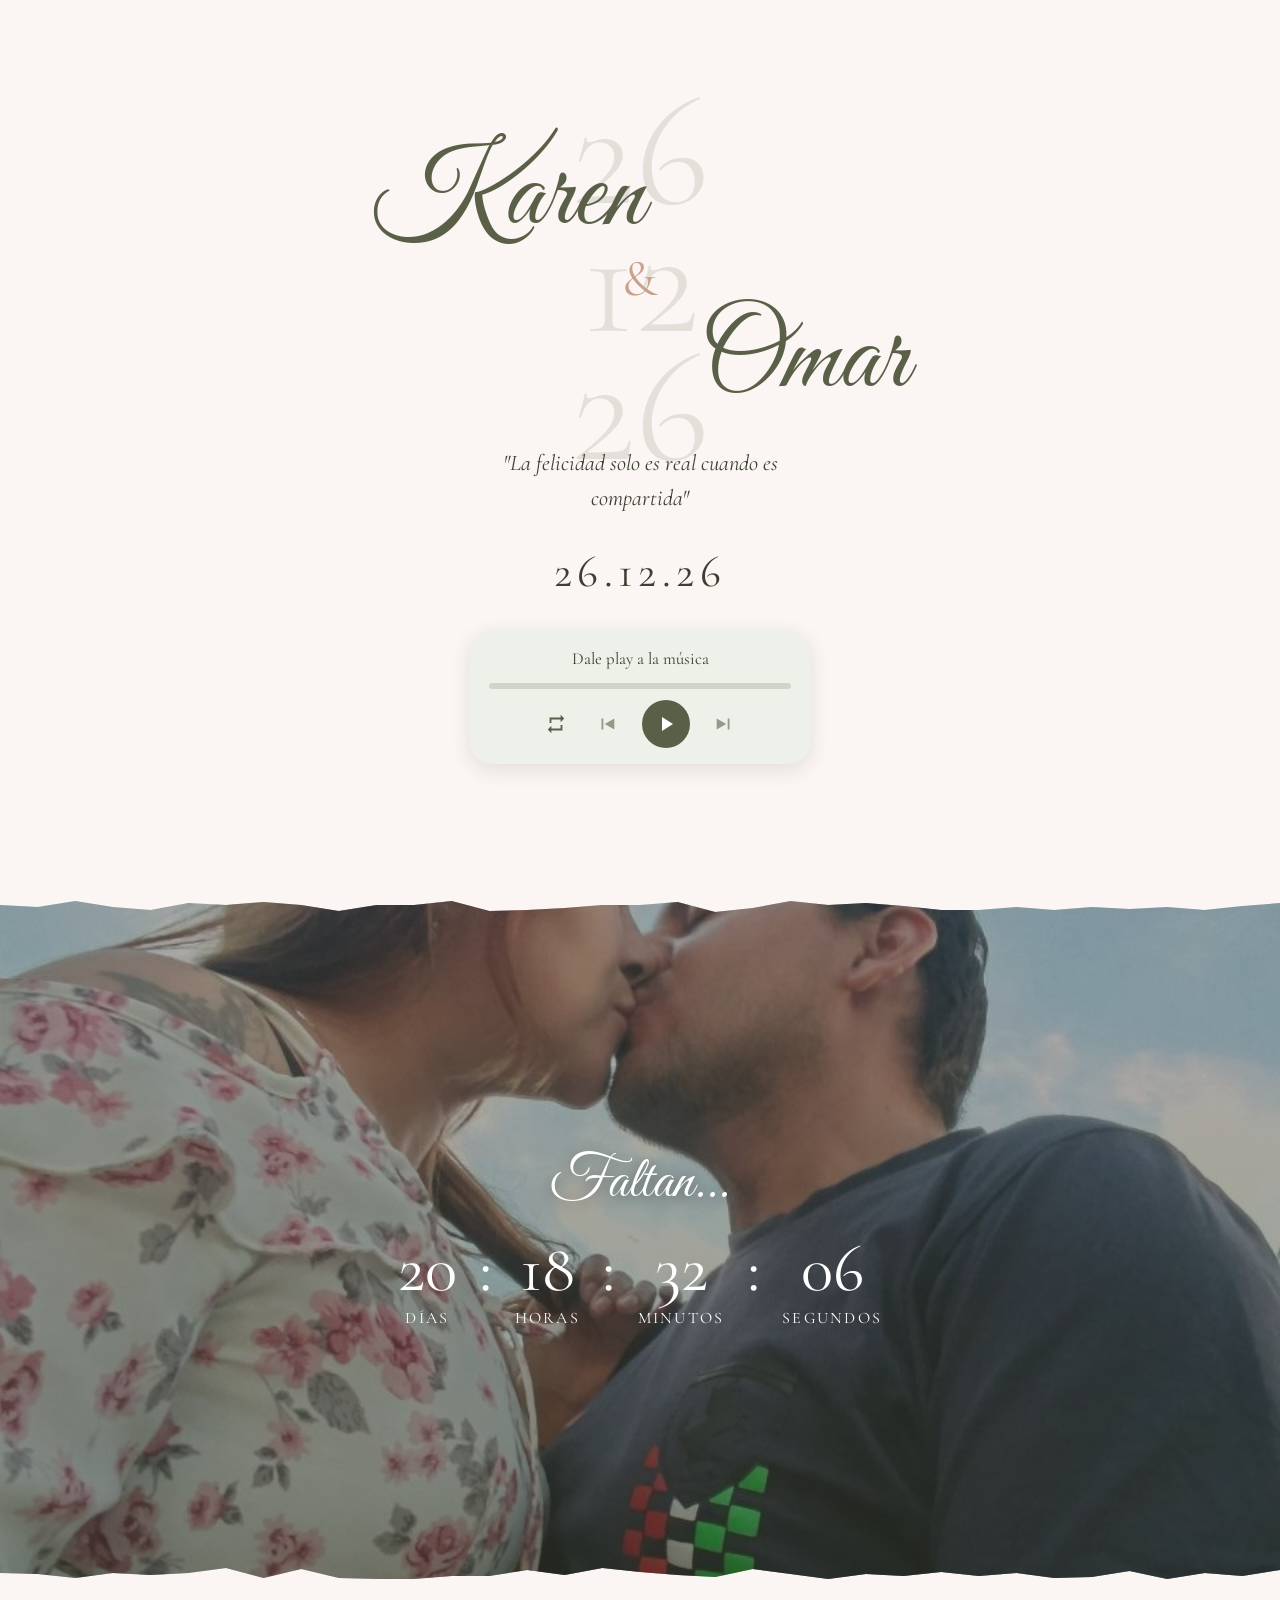
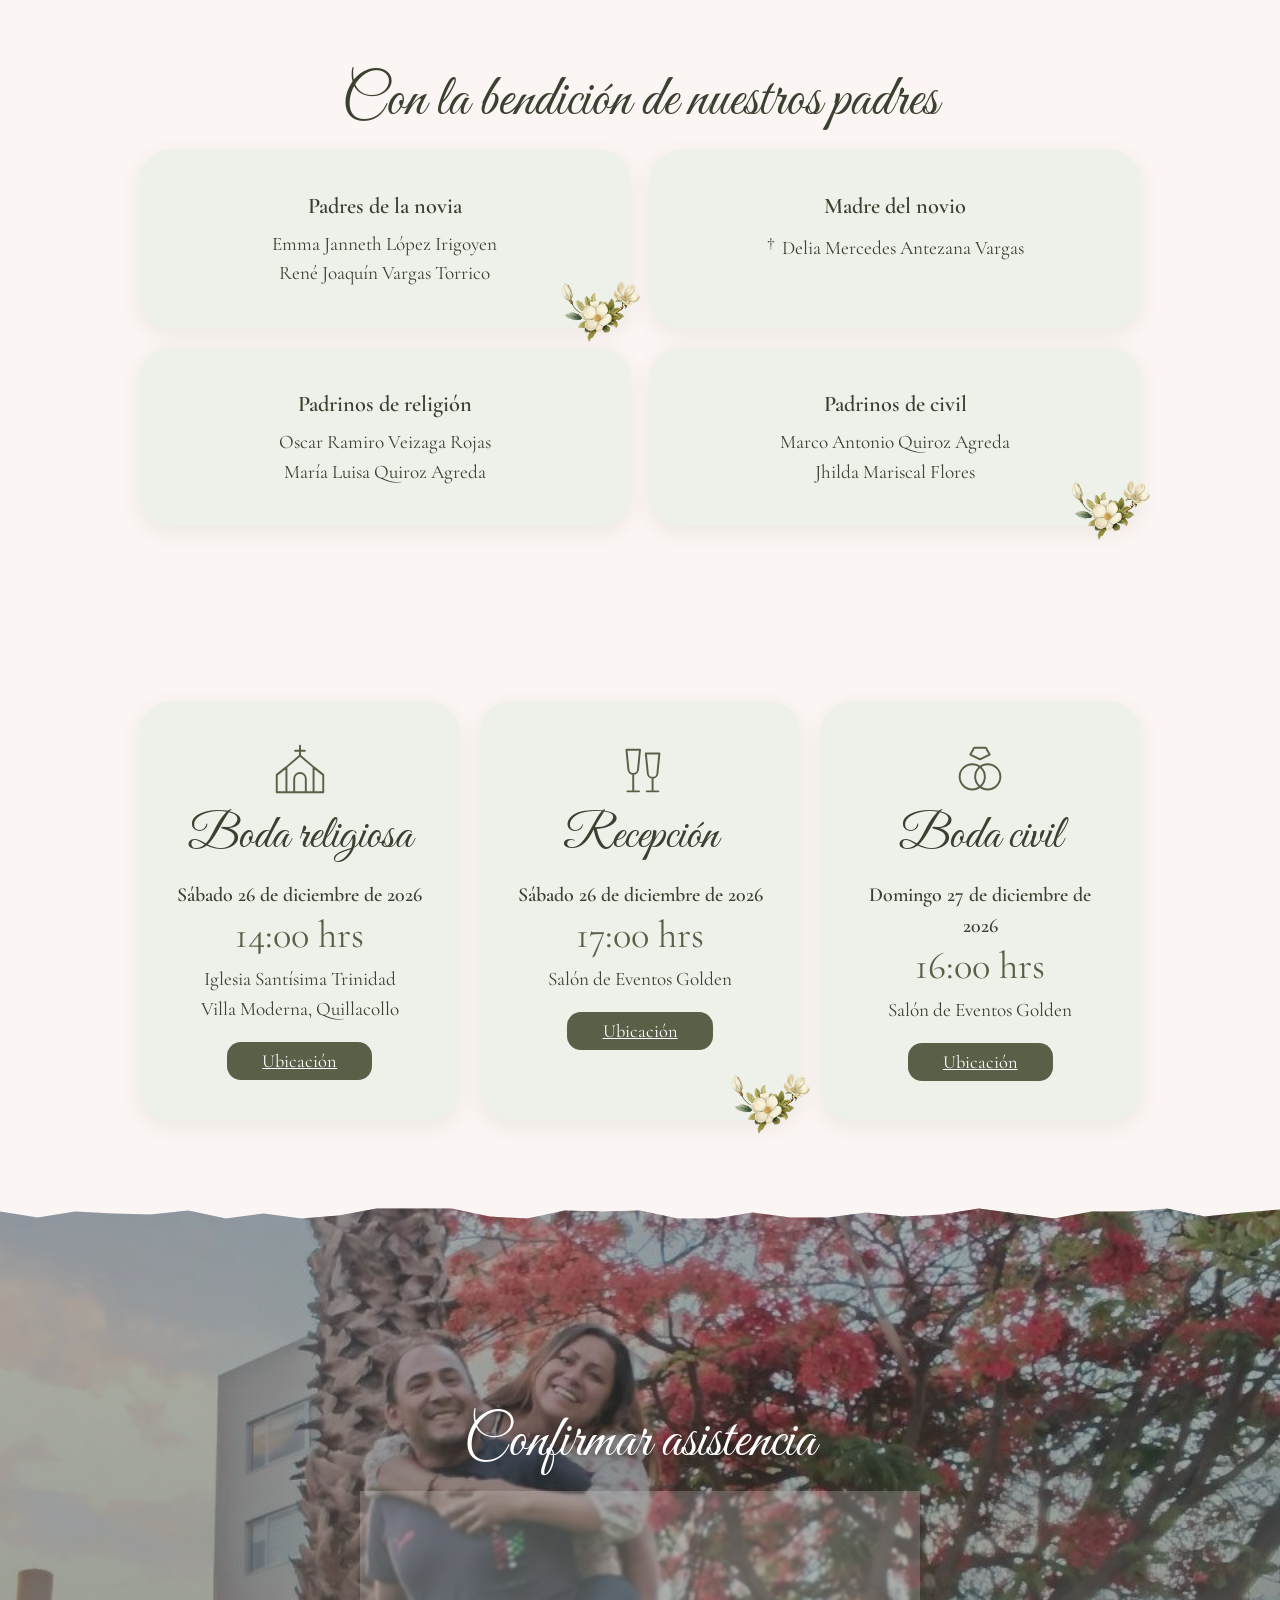
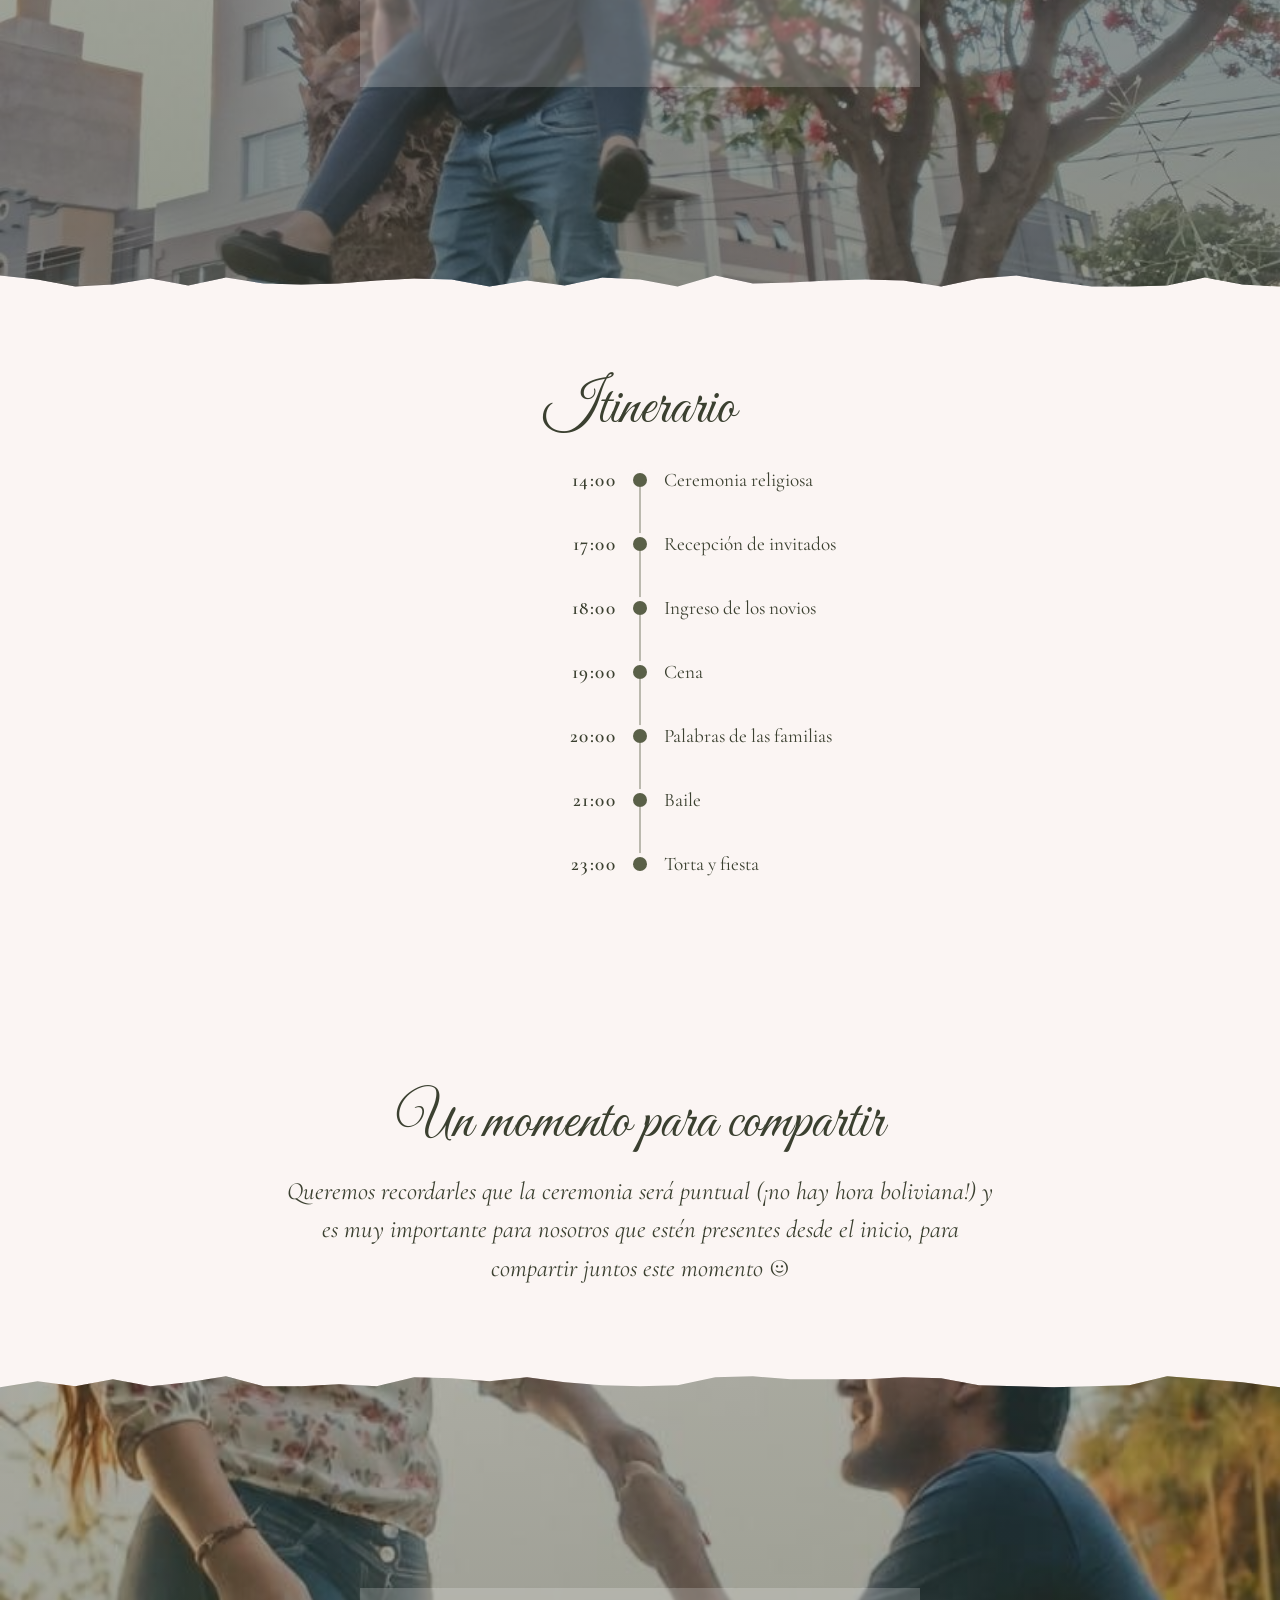
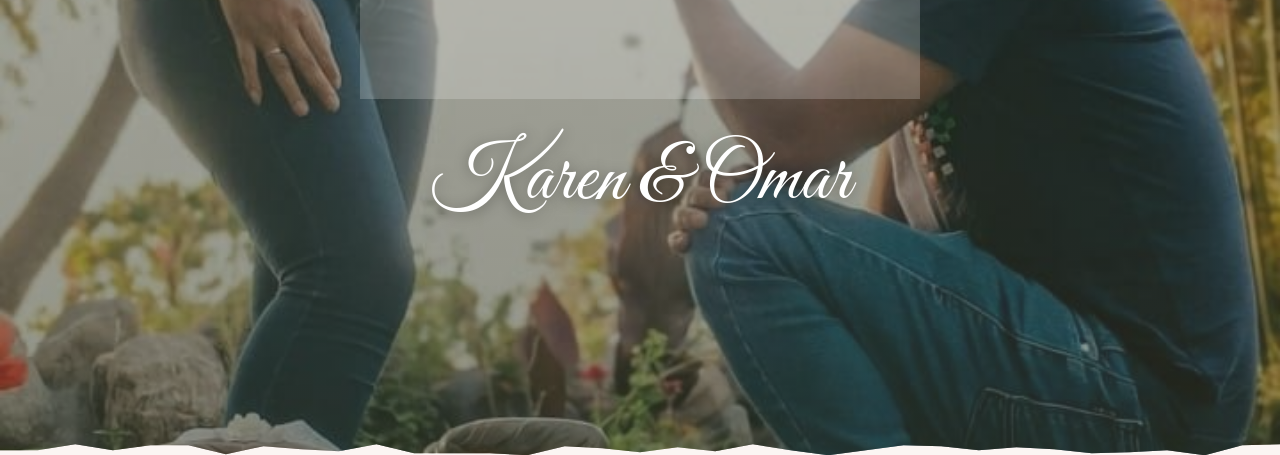
==== nueva/index.html @ 0c1d495a "added new template to invitation" ====
<!DOCTYPE html>
<html lang="es">
<head>
<meta charset="UTF-8">
<meta name="viewport" content="width=device-width, initial-scale=1, viewport-fit=cover">
<title>Karen & Omar · Nuestra boda</title>
<meta name="theme-color" content="#5a6048">
<link rel="preconnect" href="https://fonts.googleapis.com">
<link rel="preconnect" href="https://fonts.gstatic.com" crossorigin>
<link href="https://fonts.googleapis.com/css2?family=Cormorant+Garamond:ital,wght@0,300;0,400;0,600;1,400&family=Great+Vibes&display=swap" rel="stylesheet">
<link rel="stylesheet" href="css/styles.css">
</head>
<body>
<main>

<!-- Portada -->
<header class="hero" id="inicio">
  <div class="titulo">
    <div class="nums" aria-hidden="true"><span>26</span><span>12</span><span>26</span></div>
    <h1 class="names"><span>Karen</span><span class="amp">&</span><span>Omar</span></h1>
  </div>
  <p class="quote">"La felicidad solo es real cuando es compartida"</p>
  <p class="fecha">26.12.26</p>
  <div class="player">
    <p>Dale play a la música</p>
    <div class="bar" id="bar"><i id="prog"></i></div>
    <div class="ctrl">
      <button id="loop" class="on" aria-label="Repetir"><svg viewBox="0 0 24 24"><path d="M7 7h10v3l4-4-4-4v3H5v6h2zm10 10H7v-3l-4 4 4 4v-3h12v-6h-2z"/></svg></button>
      <button id="rew" aria-label="Reiniciar"><svg viewBox="0 0 24 24"><path d="M6 6h2v12H6zM20 6v12L9.5 12z"/></svg></button>
      <button id="play" class="pp" aria-label="Reproducir o pausar"><svg viewBox="0 0 24 24"><path d="M8 5v14l11-7z"/></svg></button>
      <button id="fwd" aria-label="Adelantar"><svg viewBox="0 0 24 24"><path d="M16 6h2v12h-2zM4 6l10.5 6L4 18z"/></svg></button>
    </div>
    <audio id="music" loop preload="none" src="audio/music.mp3"></audio>
  </div>
</header>

<!-- Foto 1 + cuenta regresiva -->
<section class="foto center" id="cuenta" style="background-image:url(fotos/photo1.jpg)">
  <div>
    <h2>Faltan...</h2>
    <div class="count">
      <div><b id="d">0</b><span>días</span></div><em>:</em>
      <div><b id="h">0</b><span>horas</span></div><em>:</em>
      <div><b id="m">0</b><span>minutos</span></div><em>:</em>
      <div><b id="s">0</b><span>segundos</span></div>
    </div>
  </div>
</section>

<!-- Padres y padrinos -->
<section class="band center" id="padres">
  <h2>Con la bendición de nuestros padres</h2>
  <div class="cards c2">
    <div class="card"><h3>Padres de la novia</h3><p>Emma Janneth López Irigoyen</p><p>René Joaquín Vargas Torrico</p><img class="rose" src="img/flower.png" alt=""></div>
    <div class="card"><h3>Madre del novio</h3><p><span class="cruz" title="En memoria">†</span> Delia Mercedes Antezana Vargas</p></div>
    <div class="card"><h3>Padrinos de religión</h3><p>Oscar Ramiro Veizaga Rojas</p><p>María Luisa Quiroz Agreda</p></div>
    <div class="card"><h3>Padrinos de civil</h3><p>Marco Antonio Quiroz Agreda</p><p>Jhilda Mariscal Flores</p><img class="rose" src="img/flower.png" alt=""></div>
  </div>
</section>

<!-- Ceremonias y recepción -->
<section class="band center" id="fechas">
  <div class="cards c3">
    <article class="card">
      <svg class="ico" viewBox="0 0 64 64"><path d="M32 6v10M27 11h10M32 16L18 28v26h28V28zM26 54V40a6 6 0 0112 0v14M8 54h48M18 28L8 36v18M46 28l10 8v18"/></svg>
      <h2>Boda religiosa</h2>
      <p class="big">Sábado 26 de diciembre de 2026</p>
      <p class="time">14:00 hrs</p>
      <p>Iglesia Santísima Trinidad<br>Villa Moderna, Quillacollo</p>
      <a class="ubi" target="_blank" rel="noopener" href="https://maps.app.goo.gl/JVR7bDMpeMP4P95ZA">Ubicación</a>
    </article>
    <article class="card">
      <svg class="ico" viewBox="0 0 64 64"><path d="M18 10h14l-2 20a5 5 0 01-10 0zM25 35v18M19 53h12M38 14h14l-2 20a5 5 0 01-10 0zM45 39v14M39 53h12"/></svg>
      <h2>Recepción</h2>
      <p class="big">Sábado 26 de diciembre de 2026</p>
      <p class="time">17:00 hrs</p>
      <p>Salón de Eventos Golden</p>
      <a class="ubi" target="_blank" rel="noopener" href="https://maps.app.goo.gl/ucgMxcj3ktAdBB1fA">Ubicación</a>
      <img class="rose" src="img/flower.png" alt="">
    </article>
    <article class="card">
      <svg class="ico" viewBox="0 0 64 64"><circle cx="24" cy="38" r="13"/><circle cx="40" cy="38" r="13"/><path d="M26 8l-4 7 10 5 10-5-4-7z"/></svg>
      <h2>Boda civil</h2>
      <p class="big">Domingo 27 de diciembre de 2026</p>
      <p class="time">16:00 hrs</p>
      <p>Salón de Eventos Golden</p>
      <a class="ubi" target="_blank" rel="noopener" href="https://maps.app.goo.gl/ucgMxcj3ktAdBB1fA">Ubicación</a>
    </article>
  </div>
</section>

<!-- Foto 2 + confirmar -->
<section class="foto center" id="confirmar" style="background-image:url(fotos/photo2.jpg)">
  <div>
    <h2>Confirmar asistencia</h2>
    <div class="glassbox">
      <p style="font-weight:bold;">Tu presencia es el mejor regalo. Por favor, ayúdanos a organizar este día confirmando tu asistencia en el formulario antes de la fecha de la boda.</p>
      <a class="ubi" target="_blank" rel="noopener" href="https://forms.gle/R388WSq6wuyytgeh7">Confirmar</a>
    </div>
  </div>
</section>

<!-- Itinerario -->
<section class="band center" id="cronograma">
  <div class="narrow">
    <h2>Itinerario</h2>
    <ol class="tl-list">
      <li><time>14:00</time><i></i><span>Ceremonia religiosa</span></li>
      <li><time>17:00</time><i></i><span>Recepción de invitados</span></li>
      <li><time>18:00</time><i></i><span>Ingreso de los novios</span></li>
      <li><time>19:00</time><i></i><span>Cena</span></li>
      <li><time>20:00</time><i></i><span>Palabras de las familias</span></li>
      <li><time>21:00</time><i></i><span>Baile</span></li>
      <li><time>23:00</time><i></i><span>Torta y fiesta</span></li>
    </ol>
  </div>
</section>

<!-- Mensaje de puntualidad -->
<section class="band center" id="mensaje">
  <div class="narrow">
    <h2>Un momento para compartir</h2>
    <p class="lead">Queremos recordarles que la ceremonia será puntual (¡no hay hora boliviana!) y es muy importante para nosotros que estén presentes desde el inicio, para compartir juntos este momento ☺️</p>
  </div>
</section>

<!-- Mesa de regalos -->
<!-- <section class="band center" id="regalos">
  <div class="cards c1">
    <div class="card">
      <h2>Mesa de regalos</h2>
      <p>Tu compañía es nuestro mayor regalo. Si deseas tener un detalle con nosotros, con mucho cariño lo recibiremos.</p>
      <button class="gift" id="gift" aria-label="Abrir regalo"><span class="lid"><b class="bow"></b></span><span class="box"><b class="rib"></b></span></button>
      <p class="tap2">Toca el regalo para abrirlo</p>
      <img class="rose" src="img/flower.png" alt="">
    </div>
  </div>
</section> -->

<!-- Foto 3 + cierre -->
<section class="foto center" id="cierre" style="background-image:url(fotos/photo3.jpg)">
  <div>
    <div class="glassbox"><p style="font-weight:bold;">Esperamos con el corazón que nos acompañes en este día tan especial. Tu presencia hará nuestra celebración aún más significativa.</p></div>
    <p class="firma">Karen & Omar</p>
  </div>
</section>
</main>

<!-- Modal QR -->
<div id="modal" class="modal" aria-hidden="true">
  <div class="dialog" role="dialog" aria-modal="true" aria-label="QR para regalos">
    <button class="x" id="closeModal" aria-label="Cerrar">×</button>
    <h3>¡Gracias por tu cariño!</h3>
    <p>Escanea el código QR para realizar tu aporte.</p>
    <img src="qr/qr.png" alt="Código QR para pagos" onerror="this.replaceWith(Object.assign(document.createElement('div'),{className:'qr-ph',textContent:'Código QR próximamente'}))">
  </div>
</div>
<script src="js/main.js"></script>
</body>
</html>
---- nueva/css/styles.css ----
:root{--olive:#5a6048;--sage:#8e9680;--clay:#c9a28f;--blush:#ebc9c4;--cream:#fbf5f3;--card:#eef1ea;--ink:#3b4030}
*{box-sizing:border-box;margin:0}
html{scroll-behavior:smooth}
body{font-family:"Cormorant Garamond",Georgia,serif;font-size:1.2rem;line-height:1.55;color:var(--ink);background:var(--cream);overflow-x:hidden}
main>*{overflow-x:clip}
.center{text-align:center}.narrow{width:min(720px,100%);margin:0 auto}
h1,h2,.script,.firma{font-family:"Great Vibes","Brush Script MT",cursive;font-weight:400}
h2{font-size:clamp(2.4rem,9vw,3.6rem);line-height:1.15;margin-bottom:1rem}
h3{font-size:1.4rem;font-weight:600;margin-bottom:.4rem}
.band{padding:clamp(3rem,9vw,5.5rem) 1.1rem}
.lead{font-size:clamp(1.25rem,4vw,1.55rem);font-style:italic}
:focus-visible{outline:3px solid var(--clay);outline-offset:3px}

/* Portada */
.hero{position:relative;min-height:100svh;display:flex;flex-direction:column;align-items:center;justify-content:center;gap:1.4rem;padding:3rem 1.1rem;overflow:hidden;text-align:center}
.titulo{position:relative;width:min(92vw,560px);display:grid;place-items:center}
.nums{position:absolute;inset:0;display:flex;flex-direction:column;align-items:center;justify-content:center;line-height:.8;font-weight:300;font-size:clamp(4.6rem,25vw,10rem);color:rgba(142,150,128,.22);pointer-events:none}
.names{position:relative;display:flex;flex-direction:column;width:100%;line-height:1;color:var(--olive);padding:.4rem 0}
.names span{font-size:clamp(3.6rem,19vw,7rem)}
.names span:first-child{align-self:flex-start;margin-left:2%}.names span:last-child{align-self:flex-end;margin-right:2%}
.names .amp{align-self:center;font-family:"Cormorant Garamond",serif;font-size:clamp(2rem,9vw,3.2rem);color:var(--clay)}
.quote{position:relative;font-style:italic;font-size:clamp(1.15rem,4vw,1.4rem);max-width:30ch}
.fecha{position:relative;font-size:clamp(2rem,8vw,2.8rem);letter-spacing:.12em}
.player{position:relative;width:min(340px,100%);padding:1rem 1.2rem;border-radius:22px;background:var(--card);box-shadow:0 6px 20px rgba(60,66,48,.12)}
.player p{font-size:1.05rem}
.bar{height:6px;margin:.7rem 0;border-radius:6px;background:rgba(90,96,72,.2);cursor:pointer}
.bar i{display:block;height:100%;width:0;border-radius:6px;background:var(--olive)}
.ctrl{display:flex;justify-content:center;align-items:center;gap:1.1rem}
.ctrl button{width:34px;height:34px;border:0;background:none;color:var(--olive);cursor:pointer;display:grid;place-items:center;opacity:.6}
.ctrl button.on{opacity:1}
.ctrl svg{width:22px;height:22px;fill:currentColor}
.ctrl .pp{width:48px;height:48px;border-radius:50%;background:var(--olive);color:#fff;opacity:1}
.ctrl .pp svg{width:24px;height:24px}

/* Fotos con bordes rasgados */
.foto{position:relative;min-height:clamp(440px,85vh,680px);display:grid;place-items:center;padding:5rem 1.2rem;color:#fff;background-color:var(--sage);background-size:cover;background-position:center}
.foto::before{content:"";position:absolute;inset:0;background:linear-gradient(rgba(60,66,48,.4),rgba(60,66,48,.55))}
.foto>div{position:relative;width:100%}
.foto h2{text-shadow:0 2px 14px rgba(0,0,0,.35)}
.glassbox{max-width:560px;margin:0 auto;padding:1.5rem 1.4rem;border-radius:26px;background:rgba(255,255,255,.2);backdrop-filter:blur(1px);-webkit-backdrop-filter:blur(1px);border:1px solid rgba(255,255,255,.4)}
.firma{font-size:clamp(3rem,13vw,5rem);margin-top:1.2rem;text-shadow:0 2px 14px rgba(0,0,0,.35)}
.count{display:flex;justify-content:center;align-items:flex-start;gap:clamp(.4rem,3vw,1.4rem)}
.count div{text-align:center;min-width:0}
.count b{display:block;font-size:clamp(2.2rem,12vw,4.2rem);font-weight:400;line-height:1.1}
.count span{display:block;font-size:clamp(.6rem,2.8vw,1rem);letter-spacing:.14em;text-transform:uppercase}
.count em{font-style:normal;font-size:clamp(2.2rem,12vw,4.2rem);line-height:1.1}

/* Tarjetas */
.cards{display:grid;gap:1.3rem;max-width:1000px;margin:0 auto;grid-template-columns:1fr}
.c1{max-width:560px}
.card{position:relative;background:var(--card);border-radius:30px;padding:2rem 1.4rem;box-shadow:0 6px 22px rgba(60,66,48,.08)}
.card h2{font-size:clamp(2.2rem,8vw,3rem)}
.rose{position:absolute;right:-10px;bottom:-14px;width:78px;pointer-events:none}
.ico{width:62px;height:62px;margin:0 auto .4rem;fill:none;stroke:var(--olive);stroke-width:2;stroke-linecap:round;stroke-linejoin:round;display:block}
.big{font-size:1.25rem;font-weight:600}
.time{font-size:2.4rem;line-height:1.2;margin:.1rem 0 .4rem;color:var(--olive)}
.cruz{font-size:1.2em;margin-right:.2rem}
.ubi{display:inline-block;margin-top:1.1rem;padding:.5rem 2.2rem;border-radius:14px;background:var(--olive);color:#fff;font:400 1.15rem "Cormorant Garamond",serif;text-decoration:underline;cursor:pointer;border:0;transition:background .2s}
.ubi:hover{background:var(--sage)}

/* Itinerario */
.tl-list{list-style:none;padding:0;text-align:left;margin-top:1.5rem}
.tl-list li{display:grid;grid-template-columns:1fr 22px 1fr;gap:.8rem;align-items:start;min-height:64px;position:relative}
.tl-list time{text-align:right;font-weight:600;letter-spacing:.08em}
.tl-list i{width:14px;height:14px;border-radius:50%;background:var(--olive);box-shadow:0 0 0 4px var(--cream);margin:.45rem auto 0;position:relative;z-index:1}
.tl-list li:not(:last-child) i::after{content:"";position:absolute;left:50%;top:14px;width:2px;height:50px;background:rgba(90,96,72,.4);transform:translateX(-50%)}

/* Regalo */
.gift{position:relative;display:block;width:130px;height:130px;margin:1.4rem auto .8rem;border:0;background:none;cursor:pointer;animation:bob 2.2s ease-in-out infinite}
.gift .box{position:absolute;left:10px;right:10px;bottom:0;height:80px;background:var(--blush);border-radius:6px 6px 12px 12px;box-shadow:0 10px 20px rgba(0,0,0,.15)}
.gift .lid{position:absolute;left:0;right:0;bottom:74px;height:30px;background:#f6d6d1;border-radius:8px;z-index:2;transition:transform .5s;transform-origin:left bottom}
.rib{position:absolute;left:50%;top:0;bottom:0;width:22px;transform:translateX(-50%);background:var(--olive)}
.bow{position:absolute;left:50%;top:-20px;width:38px;height:26px;transform:translateX(-50%);border-radius:50% 50% 8px 8px;background:var(--olive)}
.gift.open{animation:none}.gift.open .lid{transform:translate(8px,-36px) rotate(-22deg)}
.tap2{font-family:"Great Vibes",cursive;font-size:1.5rem}
@keyframes bob{50%{transform:translateY(-8px)}}
.modal{position:fixed;inset:0;z-index:50;display:grid;place-items:center;padding:1.2rem;background:rgba(59,64,48,.6);opacity:0;pointer-events:none;transition:opacity .35s}
.modal.show{opacity:1;pointer-events:auto}
.dialog{position:relative;width:min(380px,100%);background:var(--cream);border-radius:28px;padding:2rem 1.4rem 1.6rem;text-align:center;transform:scale(.7) translateY(30px);transition:transform .45s cubic-bezier(.2,1.2,.4,1)}
.modal.show .dialog{transform:none}
.dialog img,.qr-ph{display:block;width:min(260px,80%);aspect-ratio:1;margin:1rem auto 0;object-fit:contain;border-radius:16px}
.qr-ph{display:grid;place-items:center;border:2px dashed var(--sage);font-style:italic;color:var(--sage)}
.x{position:absolute;top:10px;right:14px;border:0;background:none;font-size:2rem;color:var(--olive);cursor:pointer}

/* Animaciones al hacer scroll */
.rv{opacity:0;transition:opacity .9s ease var(--d,0s),transform .9s cubic-bezier(.2,.7,.2,1) var(--d,0s)}
.rv.up{transform:translateY(34px)}.rv.zoom{transform:scale(.92)}
.rv.in{opacity:1;transform:none}

@media(min-width:861px){
  .c2{grid-template-columns:repeat(2,1fr)}.c3{grid-template-columns:repeat(3,1fr)}
  .card{padding:2.4rem 1.8rem}
}
@media(prefers-reduced-motion:reduce){*{transition-duration:.01s!important;animation:none!important;scroll-behavior:auto!important}}

/* Animación de entrada de la portada */
@keyframes aparecer{from{opacity:0;transform:translateY(24px)}to{opacity:1;transform:none}}
@keyframes desdeIzq{from{opacity:0;transform:translateX(-60px)}to{opacity:1;transform:none}}
@keyframes desdeDer{from{opacity:0;transform:translateX(60px)}to{opacity:1;transform:none}}
@keyframes crecer{from{opacity:0;transform:scale(.6)}to{opacity:1;transform:none}}
.nums span{animation:crecer 1.4s cubic-bezier(.2,.7,.2,1) both}
.nums span:nth-child(2){animation-delay:.25s}
.nums span:nth-child(3){animation-delay:.5s}
.names span:first-child{animation:desdeIzq 1.2s cubic-bezier(.2,.7,.2,1) .6s both}
.names .amp{animation:crecer 1s ease 1.1s both}
.names span:last-child{animation:desdeDer 1.2s cubic-bezier(.2,.7,.2,1) .9s both}
.quote{animation:aparecer 1s ease 1.6s both}
.fecha{animation:aparecer 1s ease 1.5s both}
.player{animation:aparecer 1s ease 1.7s both}
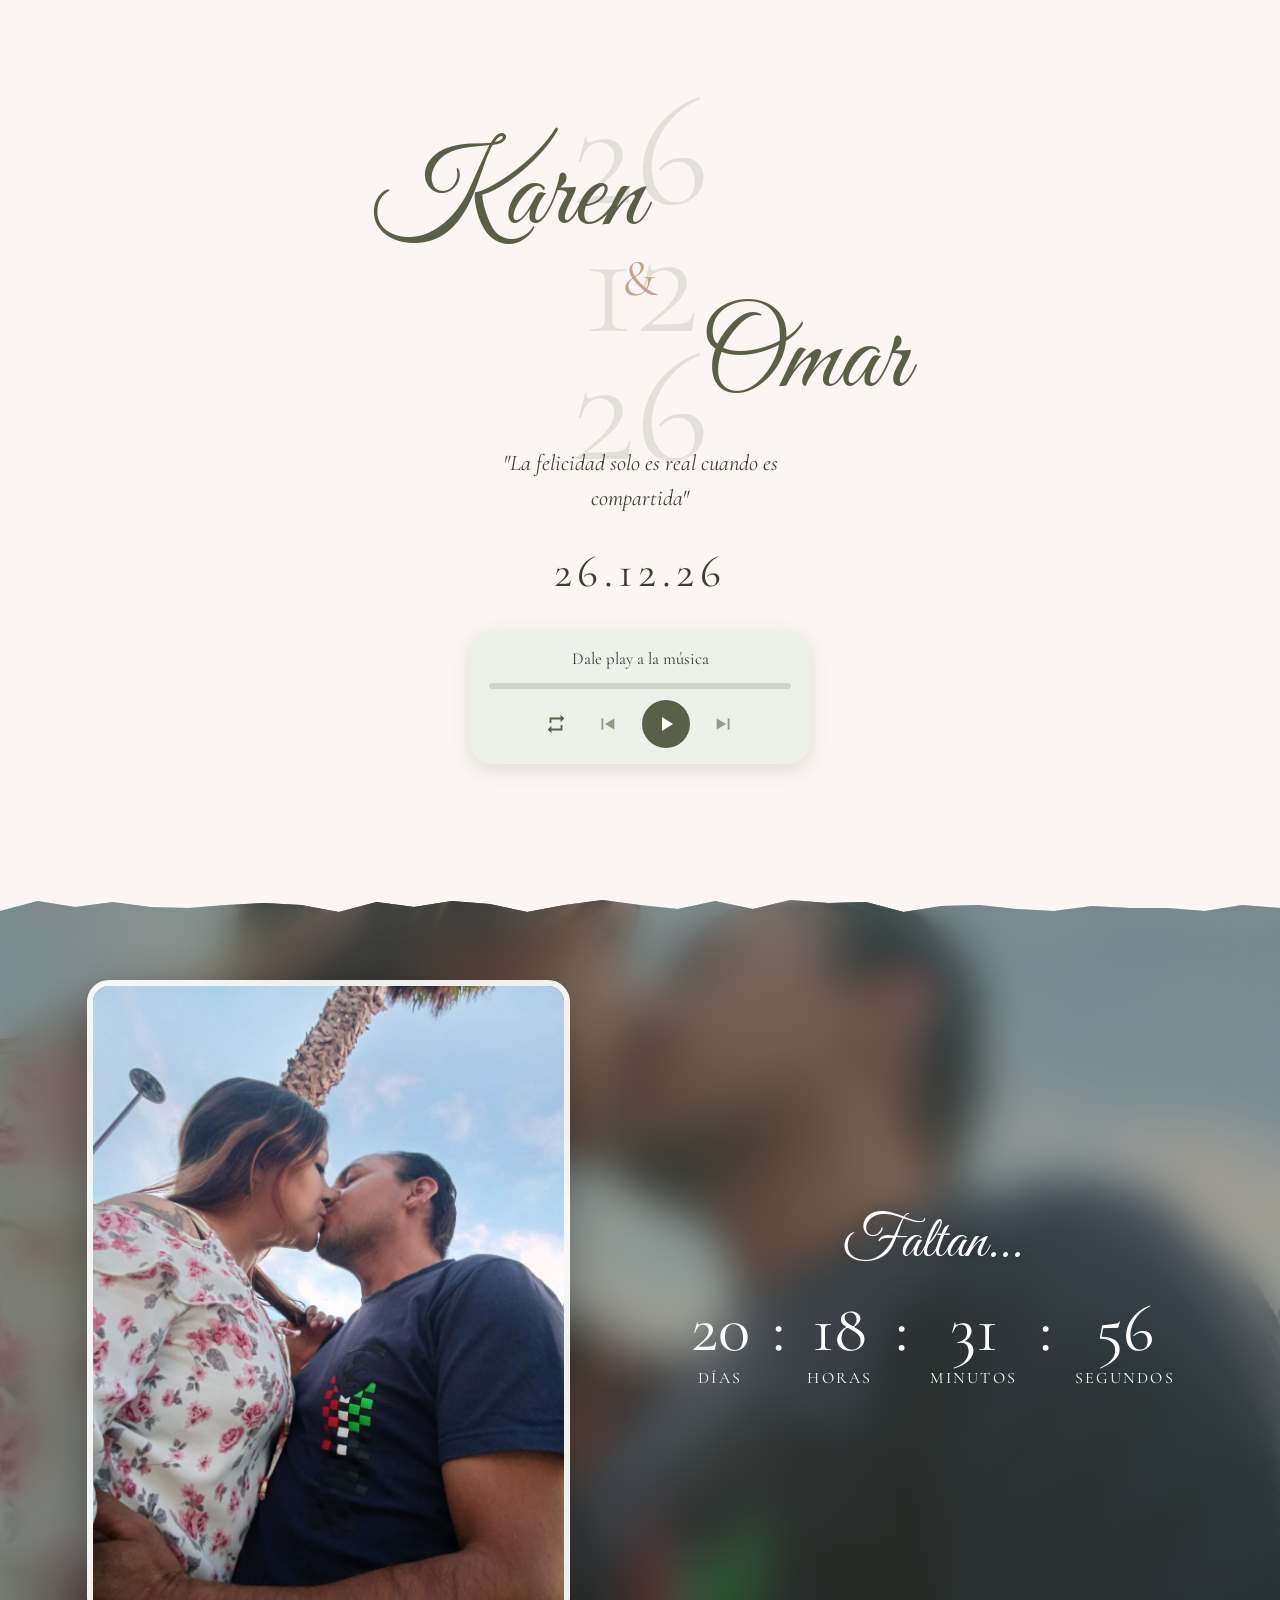
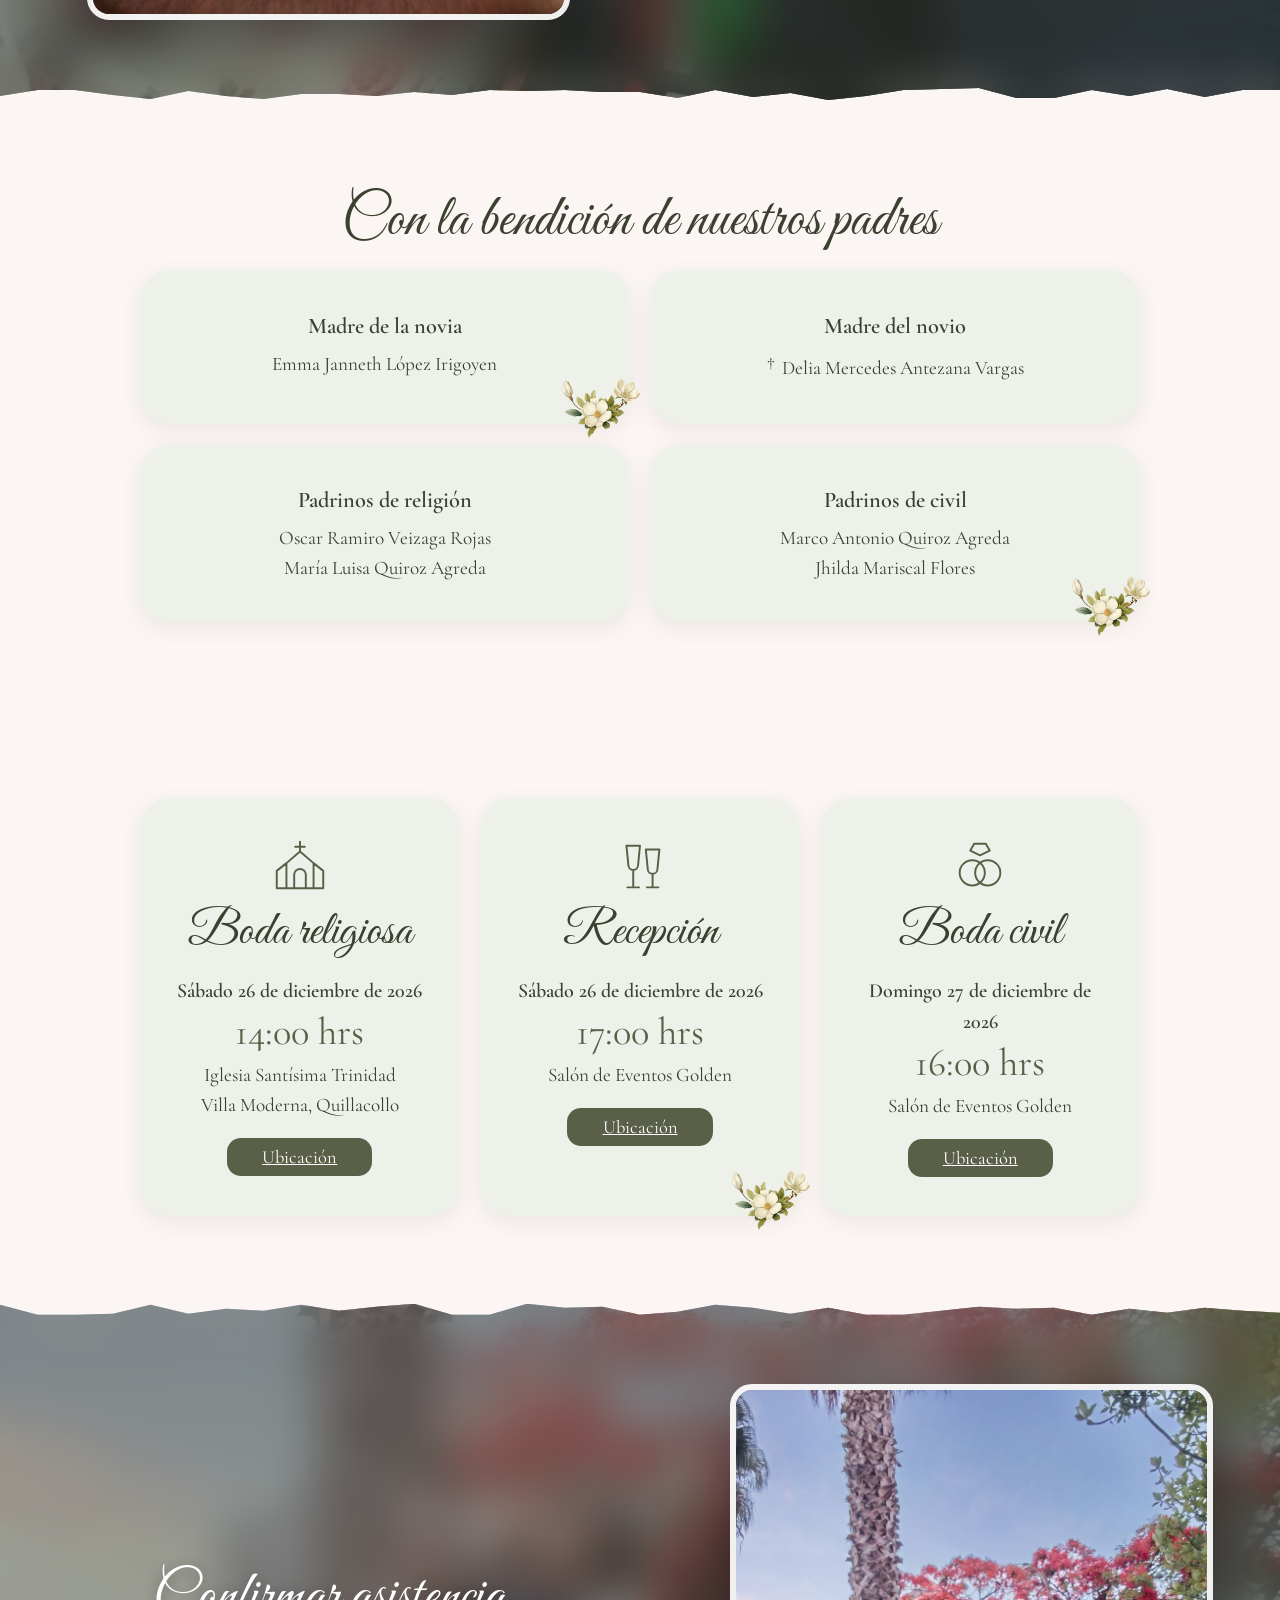
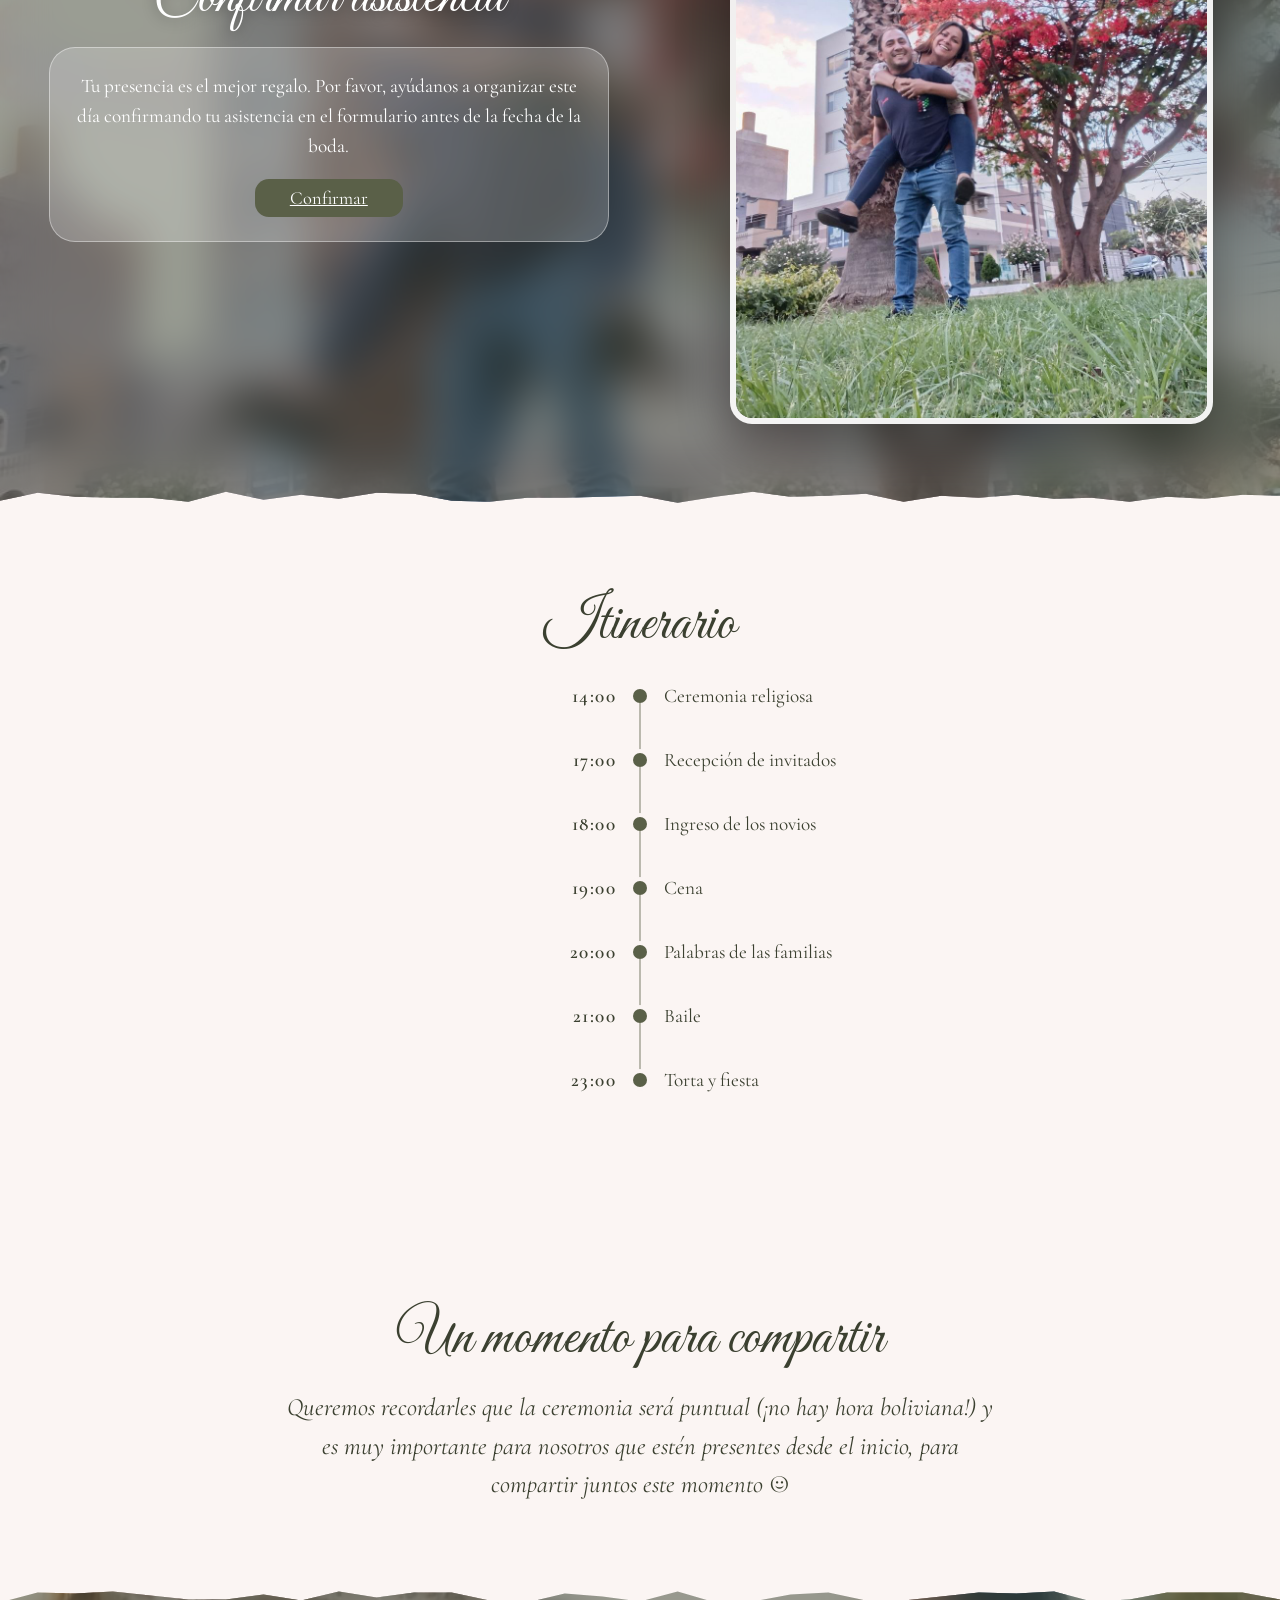
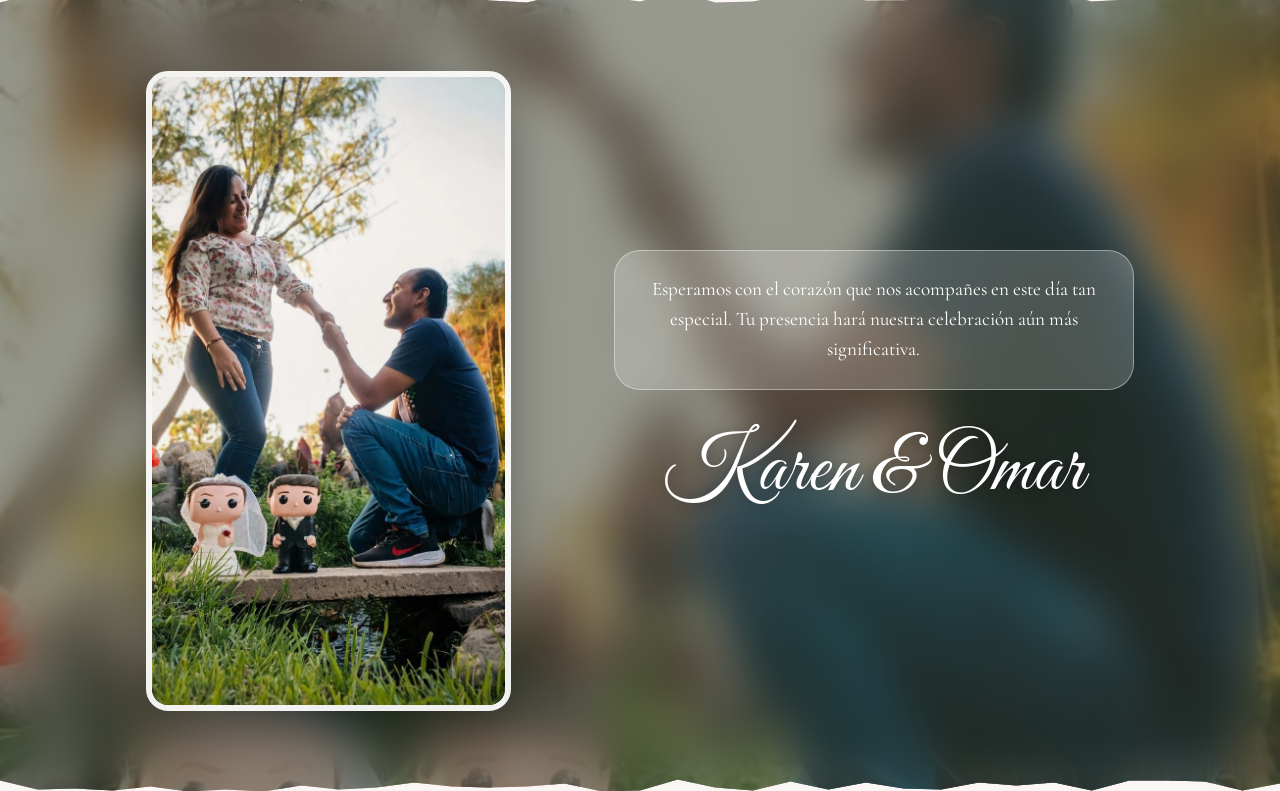
==== commit ae793351: "improve observations with images and paddings" ====
--- a/nueva/index.html
+++ b/nueva/index.html
@@ -36,6 +36,7 @@
 
 <!-- Foto 1 + cuenta regresiva -->
 <section class="foto center" id="cuenta" style="background-image:url(fotos/photo1.jpg)">
+  <img class="fp" src="fotos/photo1.jpg" alt="Karen y Omar" loading="lazy">
   <div>
     <h2>Faltan...</h2>
     <div class="count">
@@ -51,7 +52,7 @@
 <section class="band center" id="padres">
   <h2>Con la bendición de nuestros padres</h2>
   <div class="cards c2">
-    <div class="card"><h3>Padres de la novia</h3><p>Emma Janneth López Irigoyen</p><p>René Joaquín Vargas Torrico</p><img class="rose" src="img/flower.png" alt=""></div>
+    <div class="card"><h3>Madre de la novia</h3><p>Emma Janneth López Irigoyen</p><img class="rose" src="img/flower.png" alt=""></div>
     <div class="card"><h3>Madre del novio</h3><p><span class="cruz" title="En memoria">†</span> Delia Mercedes Antezana Vargas</p></div>
     <div class="card"><h3>Padrinos de religión</h3><p>Oscar Ramiro Veizaga Rojas</p><p>María Luisa Quiroz Agreda</p></div>
     <div class="card"><h3>Padrinos de civil</h3><p>Marco Antonio Quiroz Agreda</p><p>Jhilda Mariscal Flores</p><img class="rose" src="img/flower.png" alt=""></div>
@@ -90,11 +91,12 @@
 </section>
 
 <!-- Foto 2 + confirmar -->
-<section class="foto center" id="confirmar" style="background-image:url(fotos/photo2.jpg)">
+<section class="foto center rev" id="confirmar" style="background-image:url(fotos/photo2.jpg)">
+  <img class="fp" src="fotos/photo2.jpg" alt="Karen y Omar" loading="lazy">
   <div>
     <h2>Confirmar asistencia</h2>
     <div class="glassbox">
-      <p style="font-weight:bold;">Tu presencia es el mejor regalo. Por favor, ayúdanos a organizar este día confirmando tu asistencia en el formulario antes de la fecha de la boda.</p>
+      <p>Tu presencia es el mejor regalo. Por favor, ayúdanos a organizar este día confirmando tu asistencia en el formulario antes de la fecha de la boda.</p>
       <a class="ubi" target="_blank" rel="noopener" href="https://forms.gle/R388WSq6wuyytgeh7">Confirmar</a>
     </div>
   </div>
@@ -139,22 +141,23 @@
 
 <!-- Foto 3 + cierre -->
 <section class="foto center" id="cierre" style="background-image:url(fotos/photo3.jpg)">
+  <img class="fp" src="fotos/photo3.jpg" alt="Karen y Omar" loading="lazy">
   <div>
-    <div class="glassbox"><p style="font-weight:bold;">Esperamos con el corazón que nos acompañes en este día tan especial. Tu presencia hará nuestra celebración aún más significativa.</p></div>
+    <div class="glassbox"><p>Esperamos con el corazón que nos acompañes en este día tan especial. Tu presencia hará nuestra celebración aún más significativa.</p></div>
     <p class="firma">Karen & Omar</p>
   </div>
 </section>
 </main>
 
 <!-- Modal QR -->
-<div id="modal" class="modal" aria-hidden="true">
+<!-- <div id="modal" class="modal" aria-hidden="true">
   <div class="dialog" role="dialog" aria-modal="true" aria-label="QR para regalos">
     <button class="x" id="closeModal" aria-label="Cerrar">×</button>
     <h3>¡Gracias por tu cariño!</h3>
     <p>Escanea el código QR para realizar tu aporte.</p>
     <img src="qr/qr.png" alt="Código QR para pagos" onerror="this.replaceWith(Object.assign(document.createElement('div'),{className:'qr-ph',textContent:'Código QR próximamente'}))">
   </div>
-</div>
+</div> -->
 <script src="js/main.js"></script>
 </body>
 </html>
--- a/nueva/css/styles.css
+++ b/nueva/css/styles.css
@@ -105,5 +105,14 @@
 .names .amp{animation:crecer 1s ease 1.1s both}
 .names span:last-child{animation:desdeDer 1.2s cubic-bezier(.2,.7,.2,1) .9s both}
 .quote{animation:aparecer 1s ease 1.6s both}
-.fecha{animation:aparecer 1s ease 1.5s both}
-.player{animation:aparecer 1s ease 1.7s both}+.fecha{animation:aparecer 1s ease 1.9s both}
+.player{animation:aparecer 1s ease 2.2s both}
+
+/* Fotos verticales en escritorio: foto completa al lado del texto, fondo difuminado */
+.fp{display:none}
+@media(min-width:861px){
+  .foto{grid-template-columns:auto minmax(320px,520px);justify-content:center;column-gap:clamp(3rem,8vw,8rem);align-items:center}
+  .foto::before{background:rgba(60,66,48,.5);backdrop-filter:blur(22px);-webkit-backdrop-filter:blur(22px)}
+  .fp{display:block;position:relative;height:min(78vh,640px);width:auto;max-width:44vw;object-fit:cover;border-radius:22px;border:6px solid rgba(255,255,255,.92);box-shadow:0 18px 50px rgba(0,0,0,.35)}
+  .foto.rev .fp{order:2}
+}
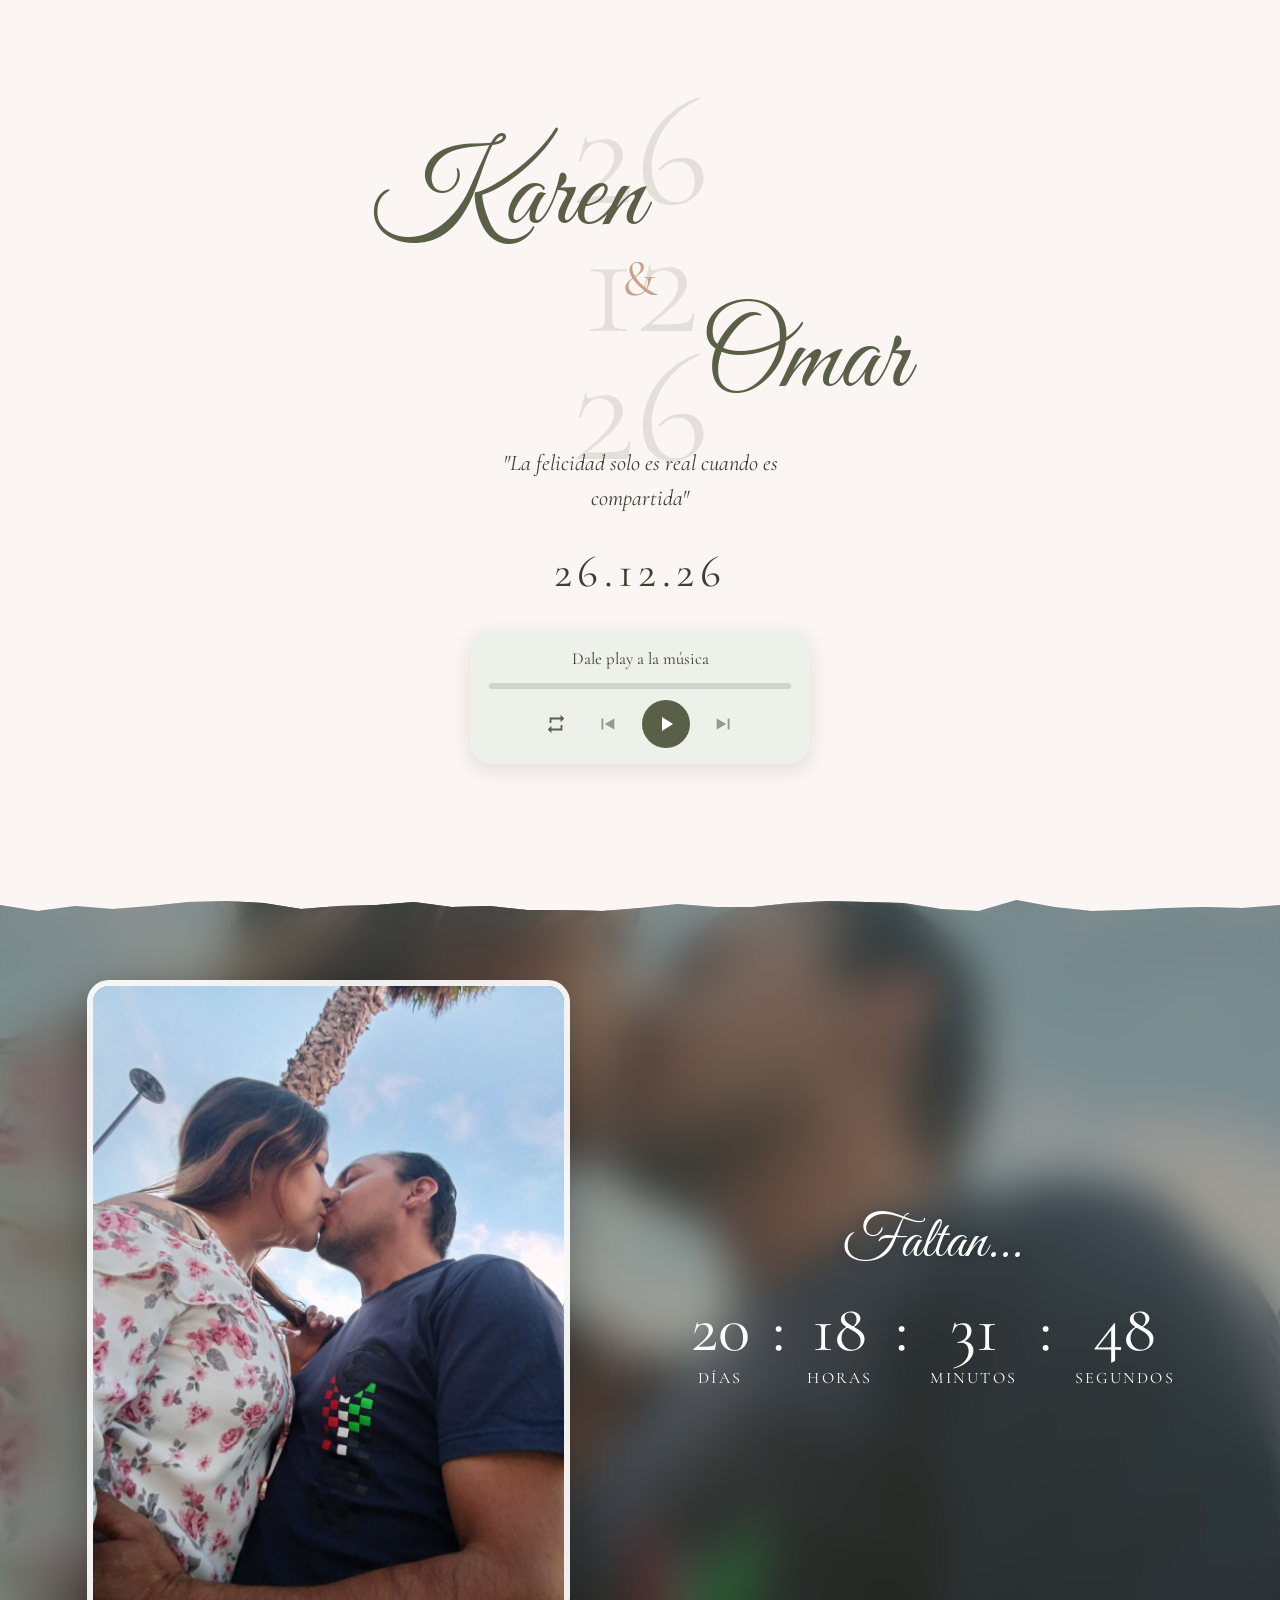
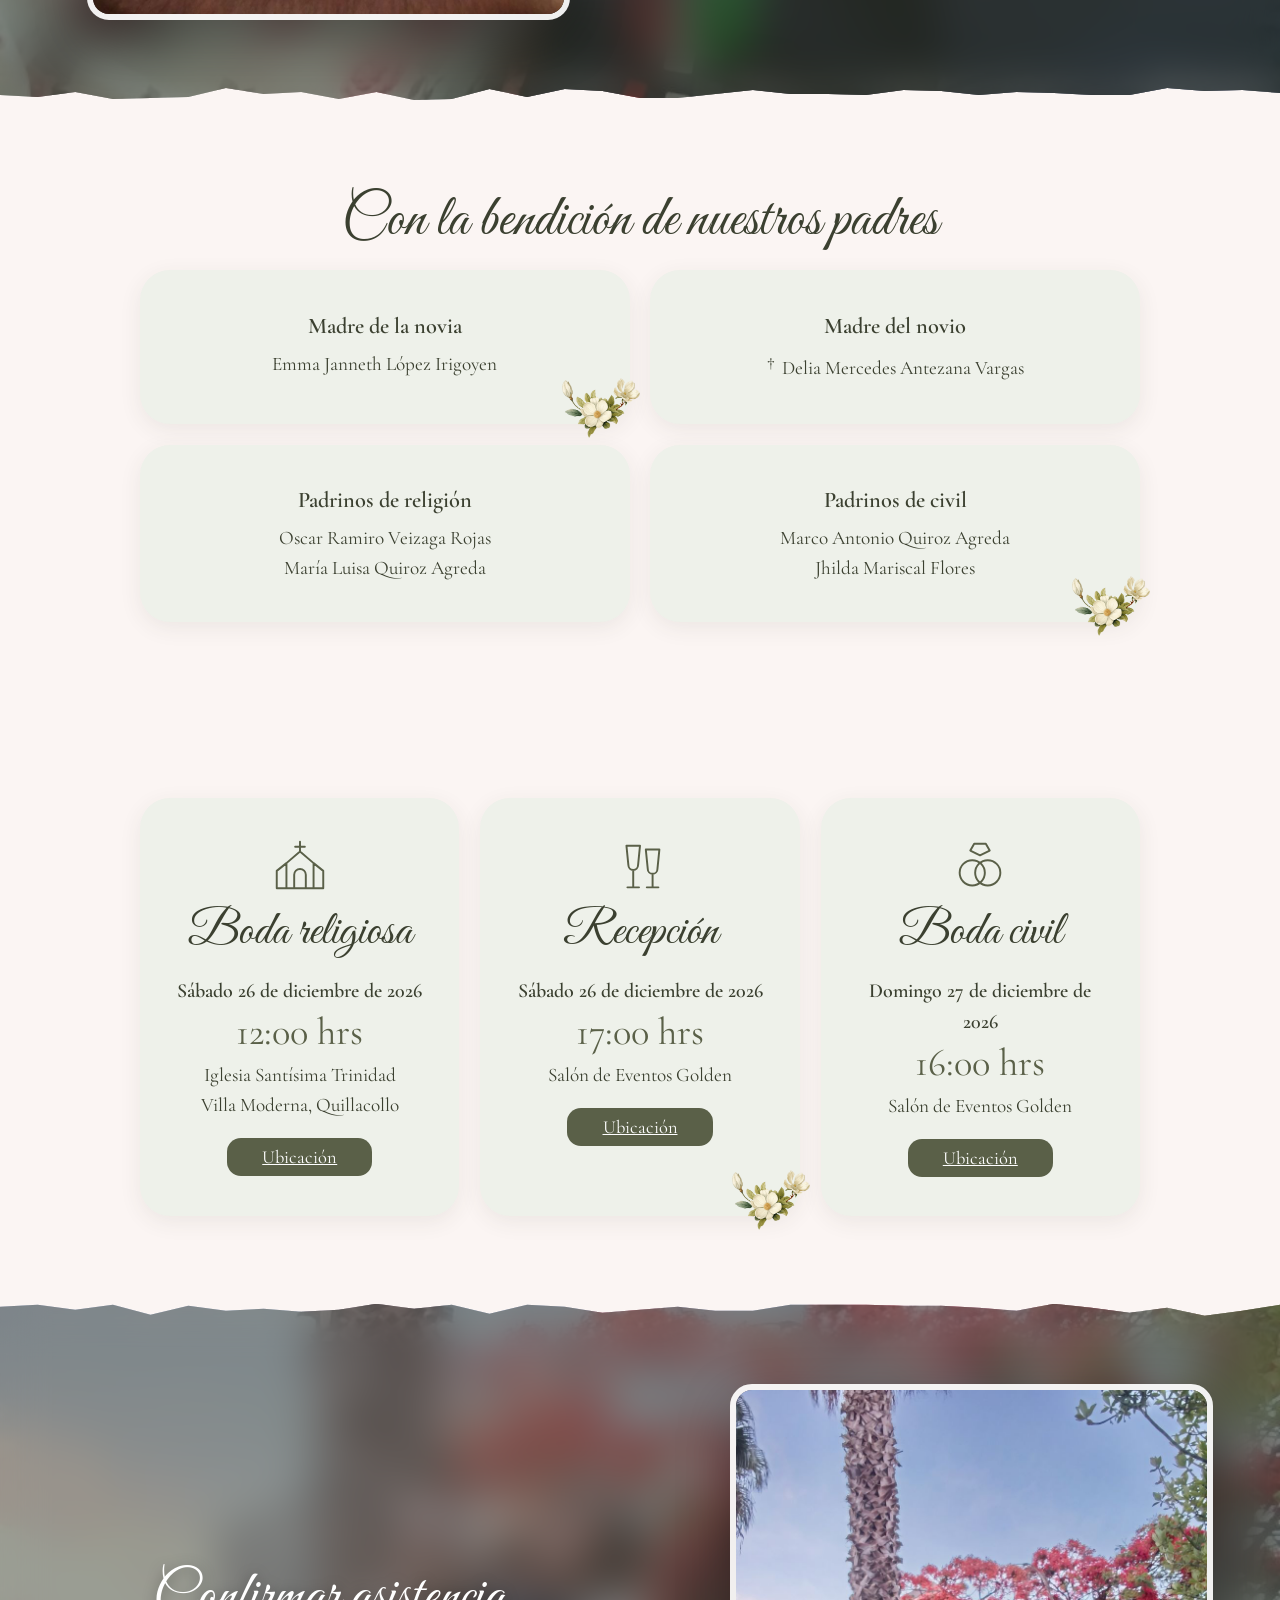
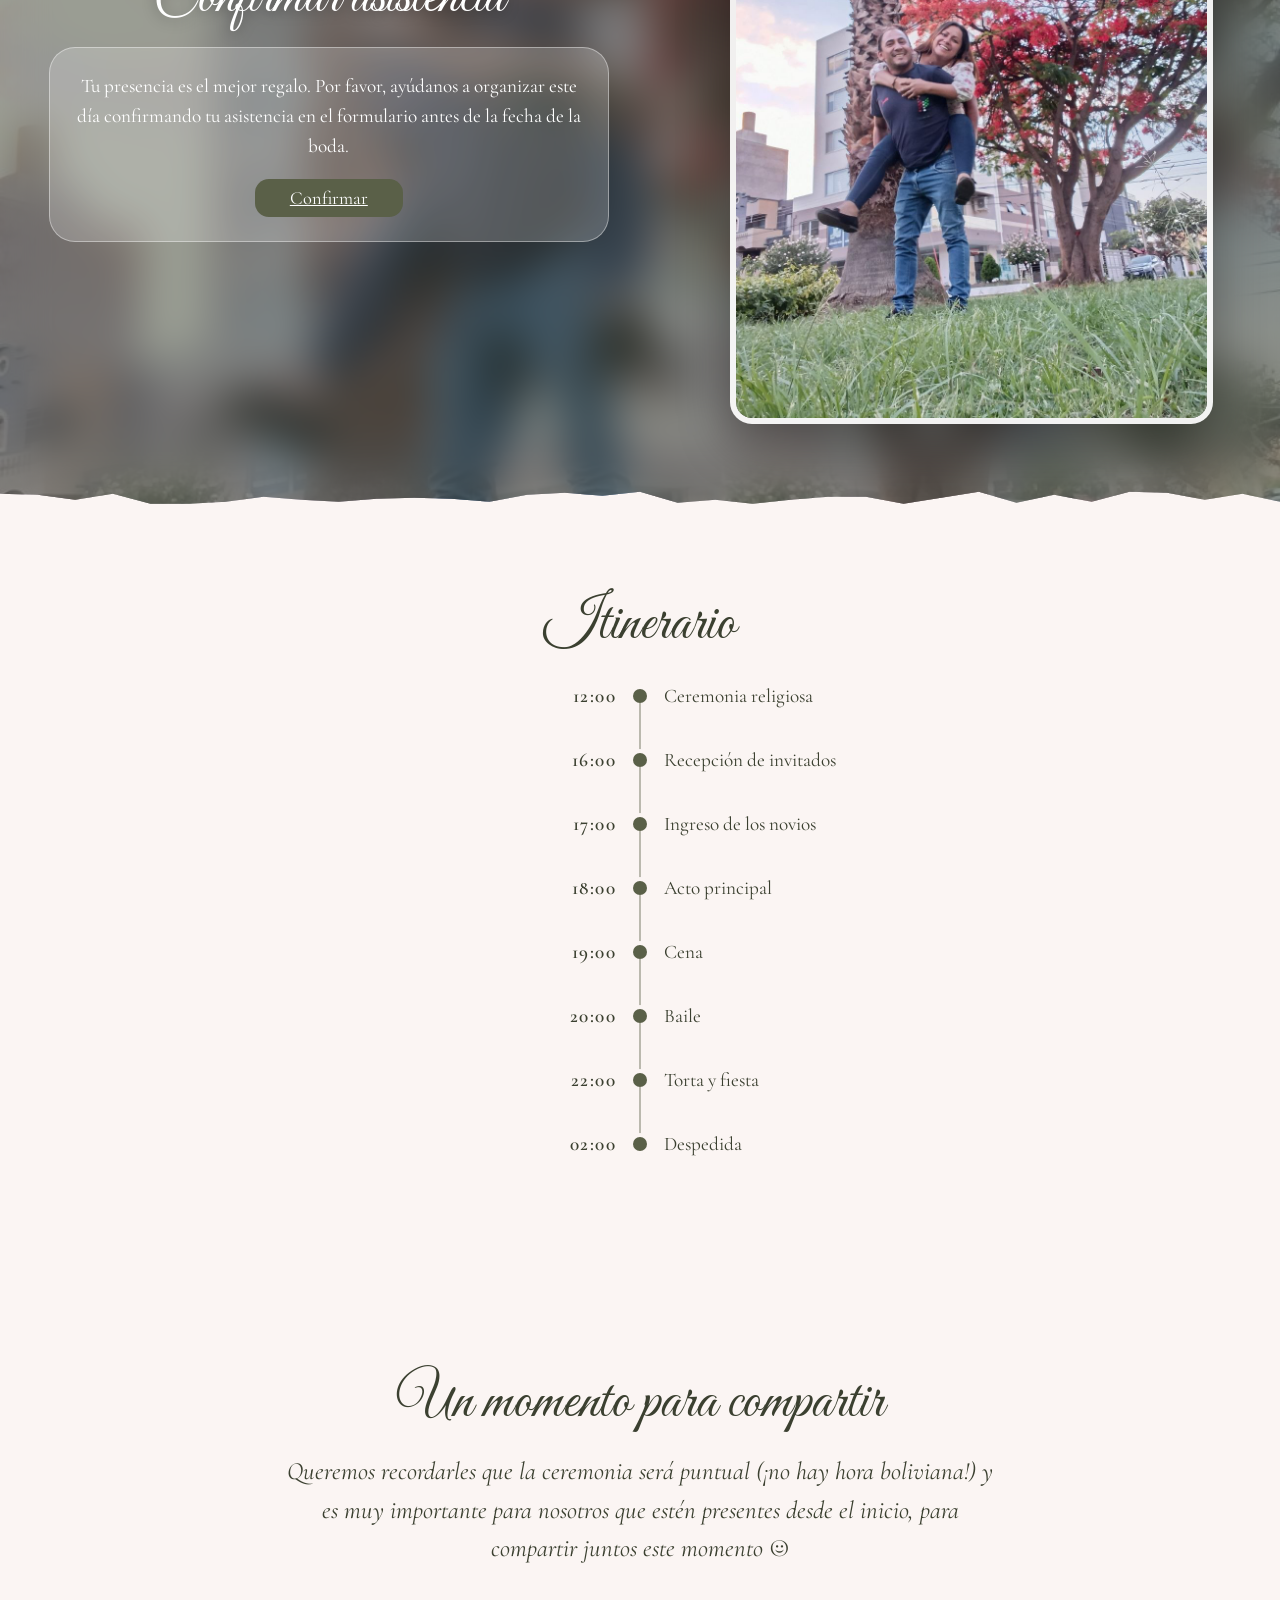
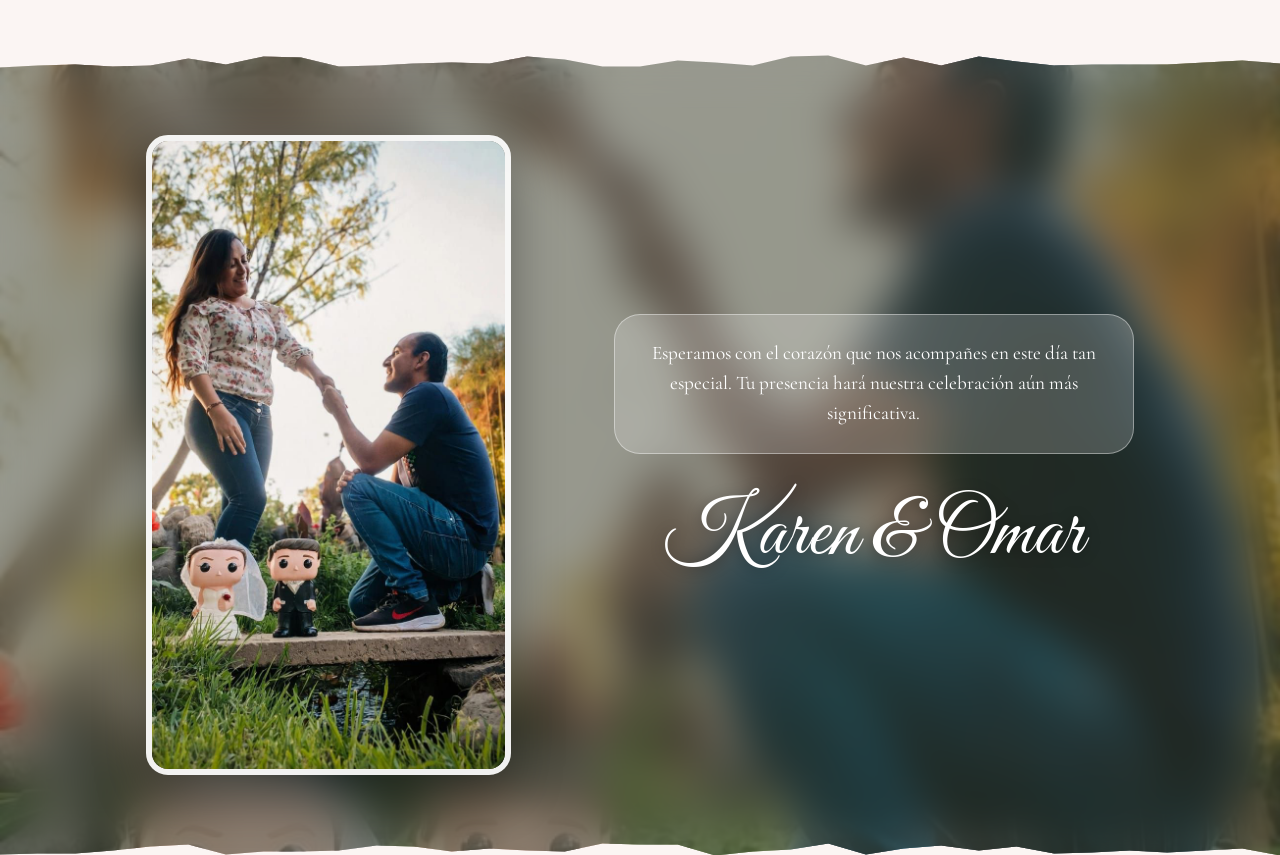
==== commit 892abffe: "modified conogram" ====
--- a/nueva/index.html
+++ b/nueva/index.html
@@ -66,7 +66,7 @@
       <svg class="ico" viewBox="0 0 64 64"><path d="M32 6v10M27 11h10M32 16L18 28v26h28V28zM26 54V40a6 6 0 0112 0v14M8 54h48M18 28L8 36v18M46 28l10 8v18"/></svg>
       <h2>Boda religiosa</h2>
       <p class="big">Sábado 26 de diciembre de 2026</p>
-      <p class="time">14:00 hrs</p>
+      <p class="time">12:00 hrs</p>
       <p>Iglesia Santísima Trinidad<br>Villa Moderna, Quillacollo</p>
       <a class="ubi" target="_blank" rel="noopener" href="https://maps.app.goo.gl/JVR7bDMpeMP4P95ZA">Ubicación</a>
     </article>
@@ -107,13 +107,14 @@
   <div class="narrow">
     <h2>Itinerario</h2>
     <ol class="tl-list">
-      <li><time>14:00</time><i></i><span>Ceremonia religiosa</span></li>
-      <li><time>17:00</time><i></i><span>Recepción de invitados</span></li>
-      <li><time>18:00</time><i></i><span>Ingreso de los novios</span></li>
+      <li><time>12:00</time><i></i><span>Ceremonia religiosa</span></li>
+      <li><time>16:00</time><i></i><span>Recepción de invitados</span></li>
+      <li><time>17:00</time><i></i><span>Ingreso de los novios</span></li>
+      <li><time>18:00</time><i></i><span>Acto principal</span></li>
       <li><time>19:00</time><i></i><span>Cena</span></li>
-      <li><time>20:00</time><i></i><span>Palabras de las familias</span></li>
-      <li><time>21:00</time><i></i><span>Baile</span></li>
-      <li><time>23:00</time><i></i><span>Torta y fiesta</span></li>
+      <li><time>20:00</time><i></i><span>Baile</span></li>
+      <li><time>22:00</time><i></i><span>Torta y fiesta</span></li>
+      <li><time>02:00</time><i></i><span>Despedida</span></li>
     </ol>
   </div>
 </section>
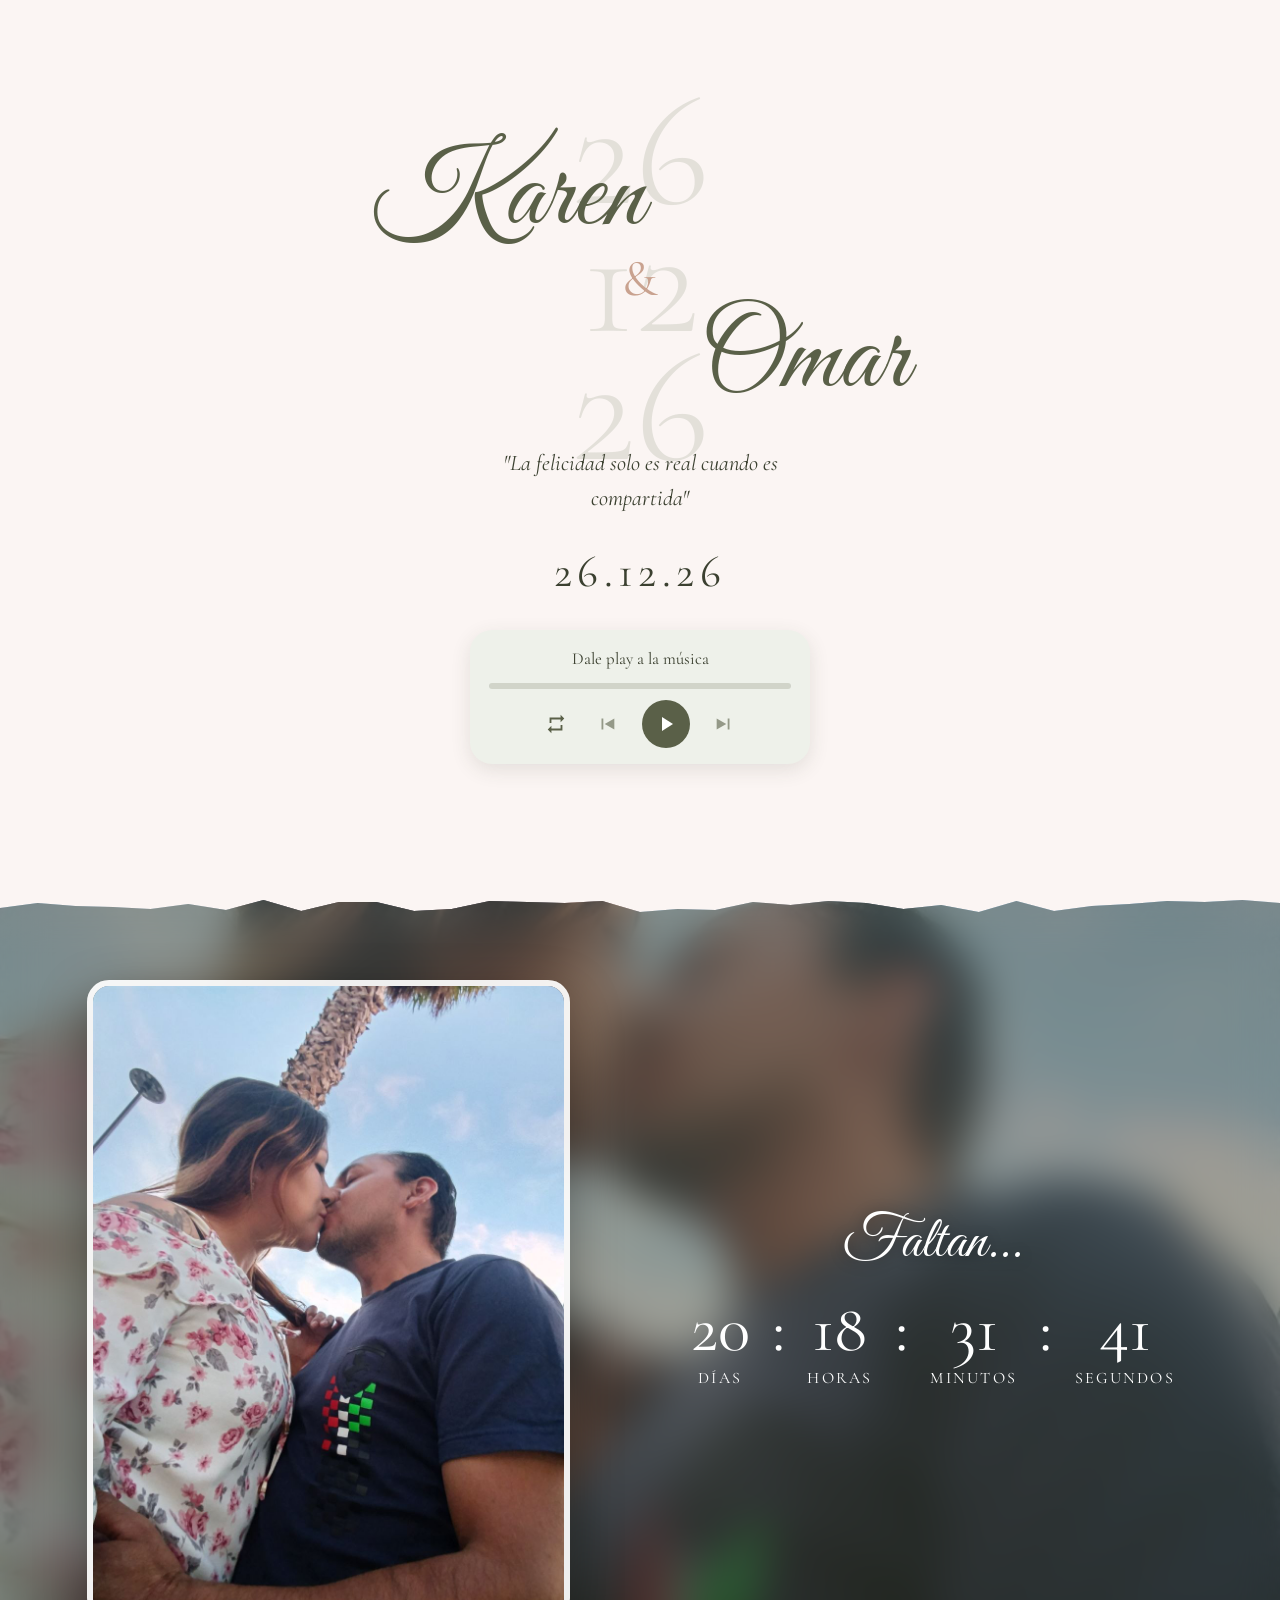
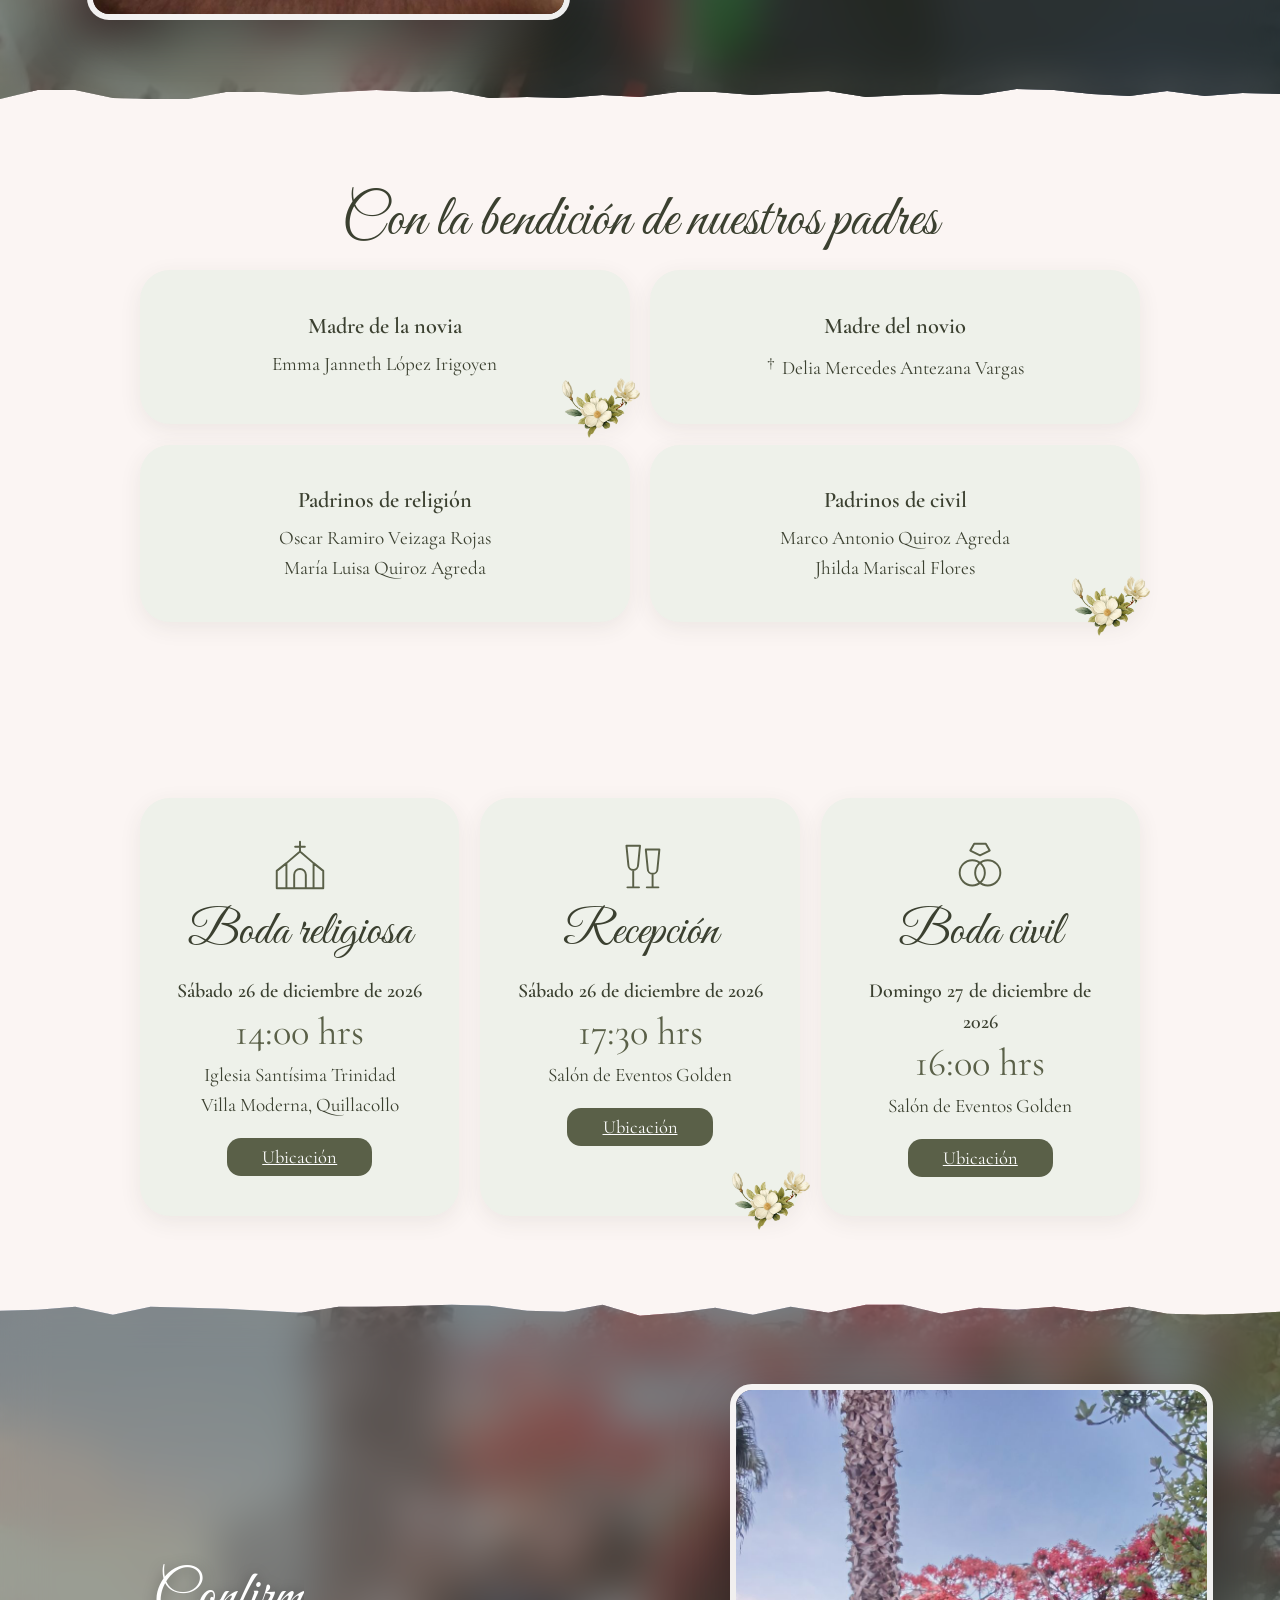
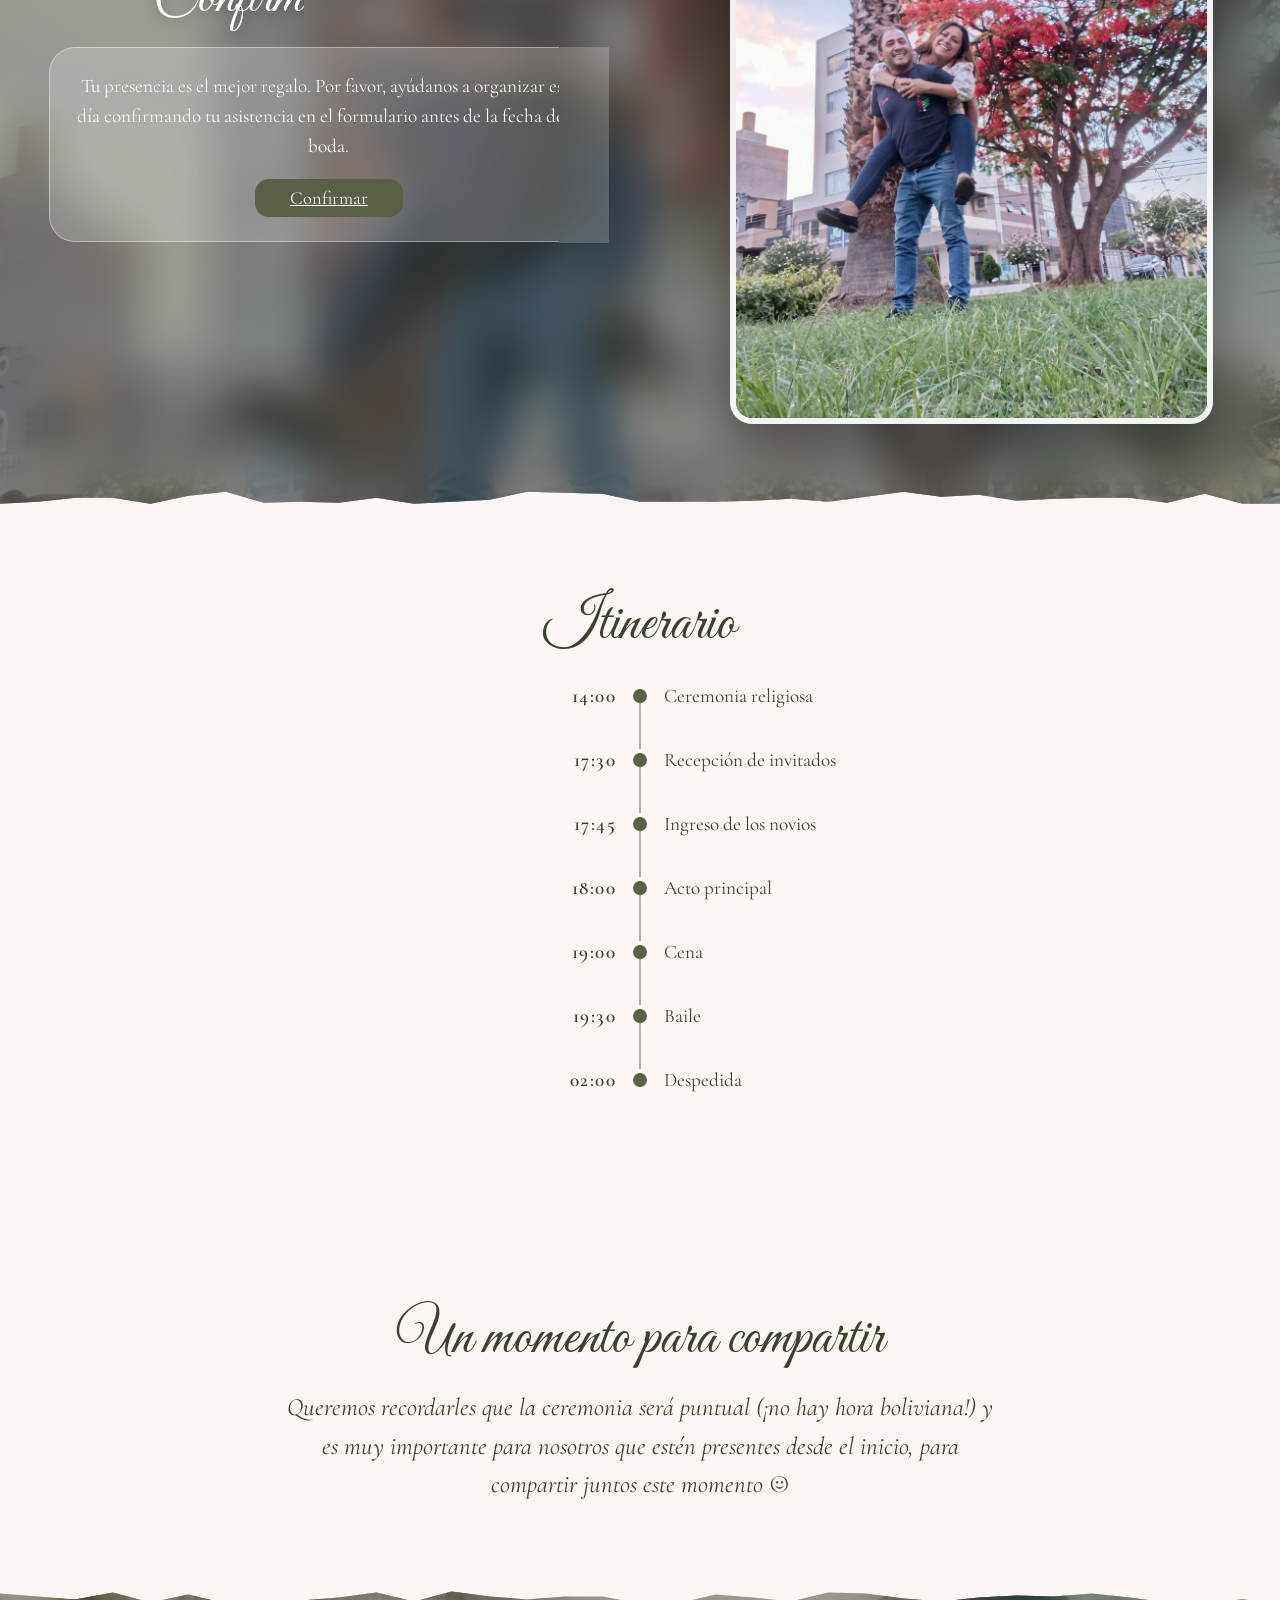
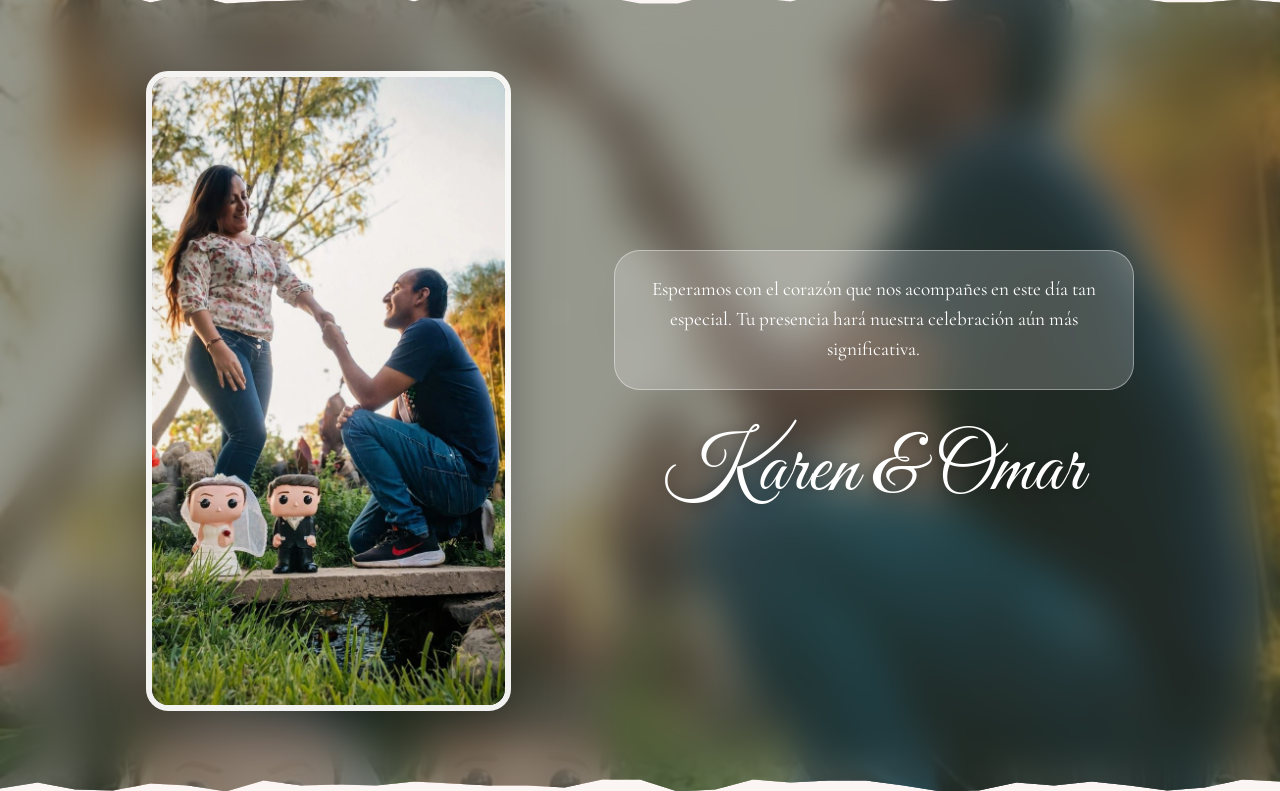
==== commit a45cda10: "changed itinerario" ====
--- a/nueva/index.html
+++ b/nueva/index.html
@@ -66,7 +66,7 @@
       <svg class="ico" viewBox="0 0 64 64"><path d="M32 6v10M27 11h10M32 16L18 28v26h28V28zM26 54V40a6 6 0 0112 0v14M8 54h48M18 28L8 36v18M46 28l10 8v18"/></svg>
       <h2>Boda religiosa</h2>
       <p class="big">Sábado 26 de diciembre de 2026</p>
-      <p class="time">12:00 hrs</p>
+      <p class="time">14:00 hrs</p>
       <p>Iglesia Santísima Trinidad<br>Villa Moderna, Quillacollo</p>
       <a class="ubi" target="_blank" rel="noopener" href="https://maps.app.goo.gl/JVR7bDMpeMP4P95ZA">Ubicación</a>
     </article>
@@ -74,7 +74,7 @@
       <svg class="ico" viewBox="0 0 64 64"><path d="M18 10h14l-2 20a5 5 0 01-10 0zM25 35v18M19 53h12M38 14h14l-2 20a5 5 0 01-10 0zM45 39v14M39 53h12"/></svg>
       <h2>Recepción</h2>
       <p class="big">Sábado 26 de diciembre de 2026</p>
-      <p class="time">17:00 hrs</p>
+      <p class="time">17:30 hrs</p>
       <p>Salón de Eventos Golden</p>
       <a class="ubi" target="_blank" rel="noopener" href="https://maps.app.goo.gl/ucgMxcj3ktAdBB1fA">Ubicación</a>
       <img class="rose" src="img/flower.png" alt="">
@@ -107,13 +107,12 @@
   <div class="narrow">
     <h2>Itinerario</h2>
     <ol class="tl-list">
-      <li><time>12:00</time><i></i><span>Ceremonia religiosa</span></li>
-      <li><time>16:00</time><i></i><span>Recepción de invitados</span></li>
-      <li><time>17:00</time><i></i><span>Ingreso de los novios</span></li>
+      <li><time>14:00</time><i></i><span>Ceremonia religiosa</span></li>
+      <li><time>17:30</time><i></i><span>Recepción de invitados</span></li>
+      <li><time>17:45</time><i></i><span>Ingreso de los novios</span></li>
       <li><time>18:00</time><i></i><span>Acto principal</span></li>
       <li><time>19:00</time><i></i><span>Cena</span></li>
-      <li><time>20:00</time><i></i><span>Baile</span></li>
-      <li><time>22:00</time><i></i><span>Torta y fiesta</span></li>
+      <li><time>19:30</time><i></i><span>Baile</span></li>
       <li><time>02:00</time><i></i><span>Despedida</span></li>
     </ol>
   </div>
